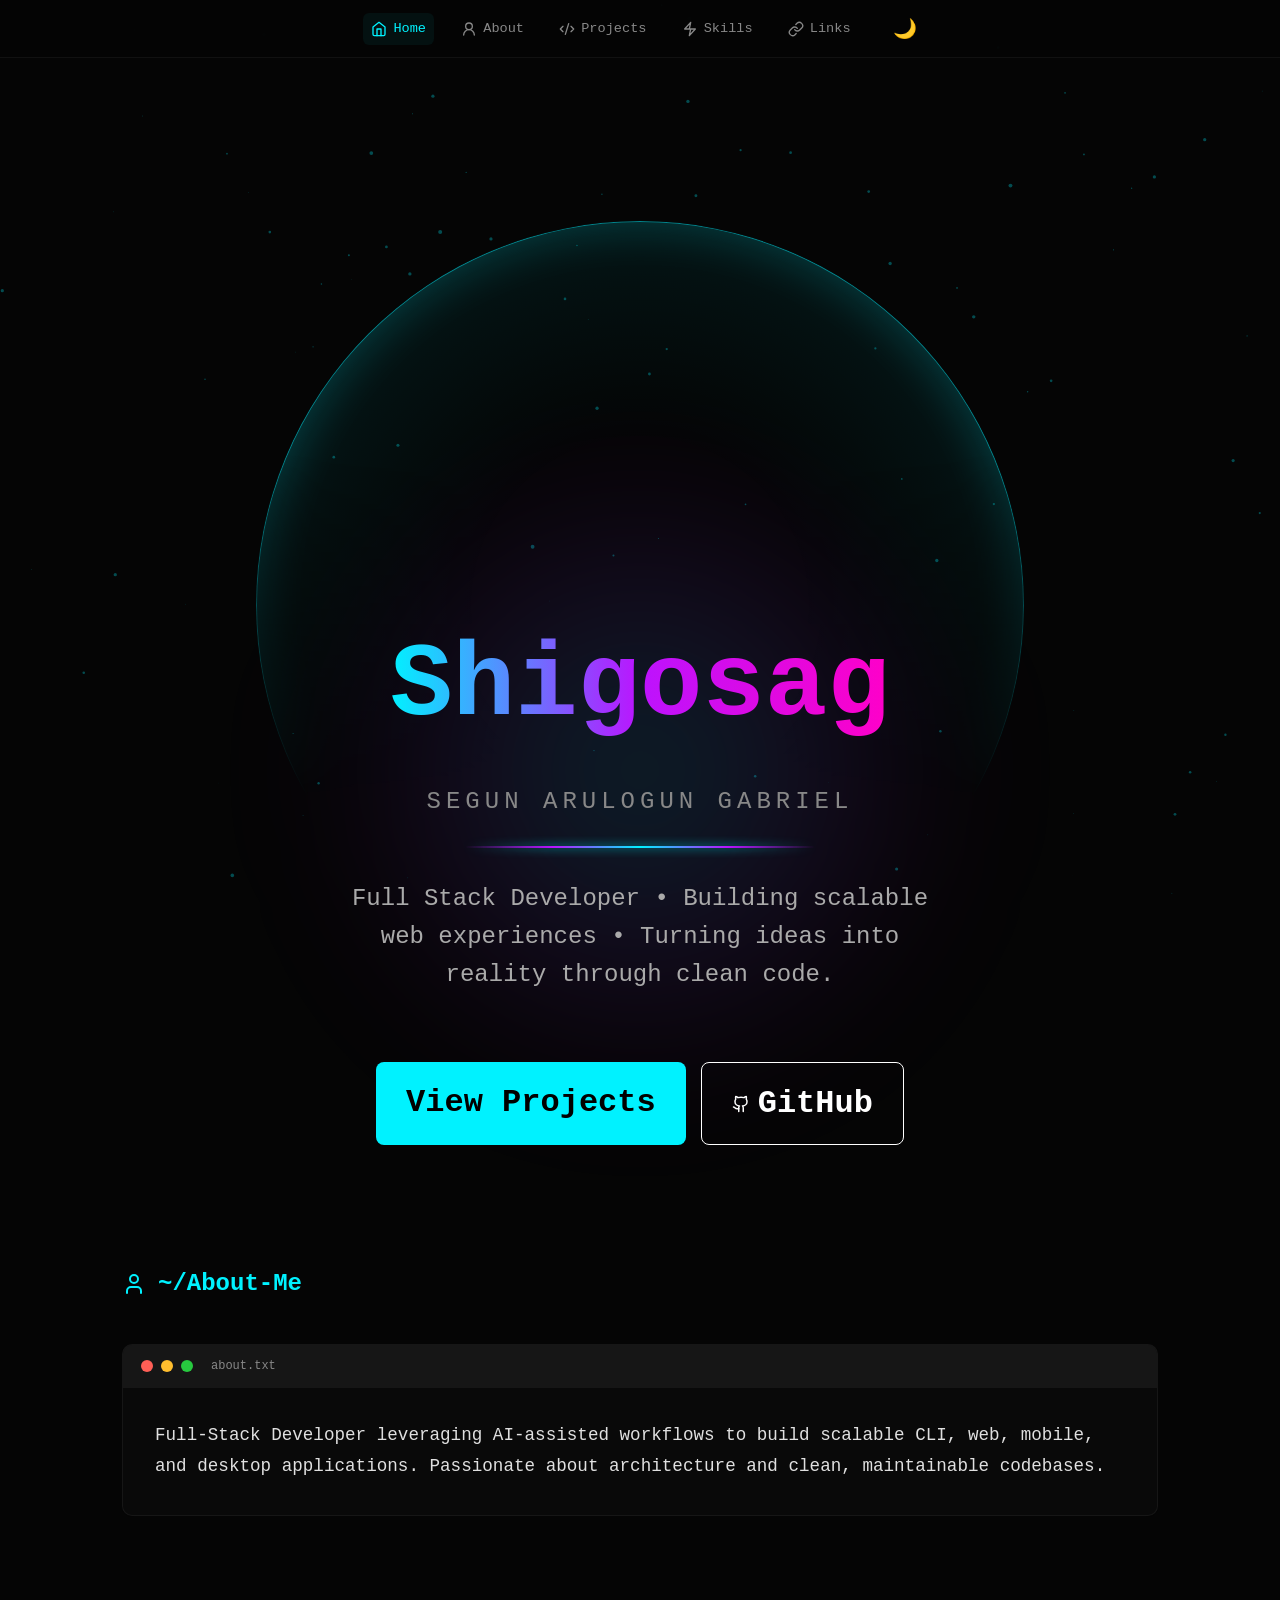
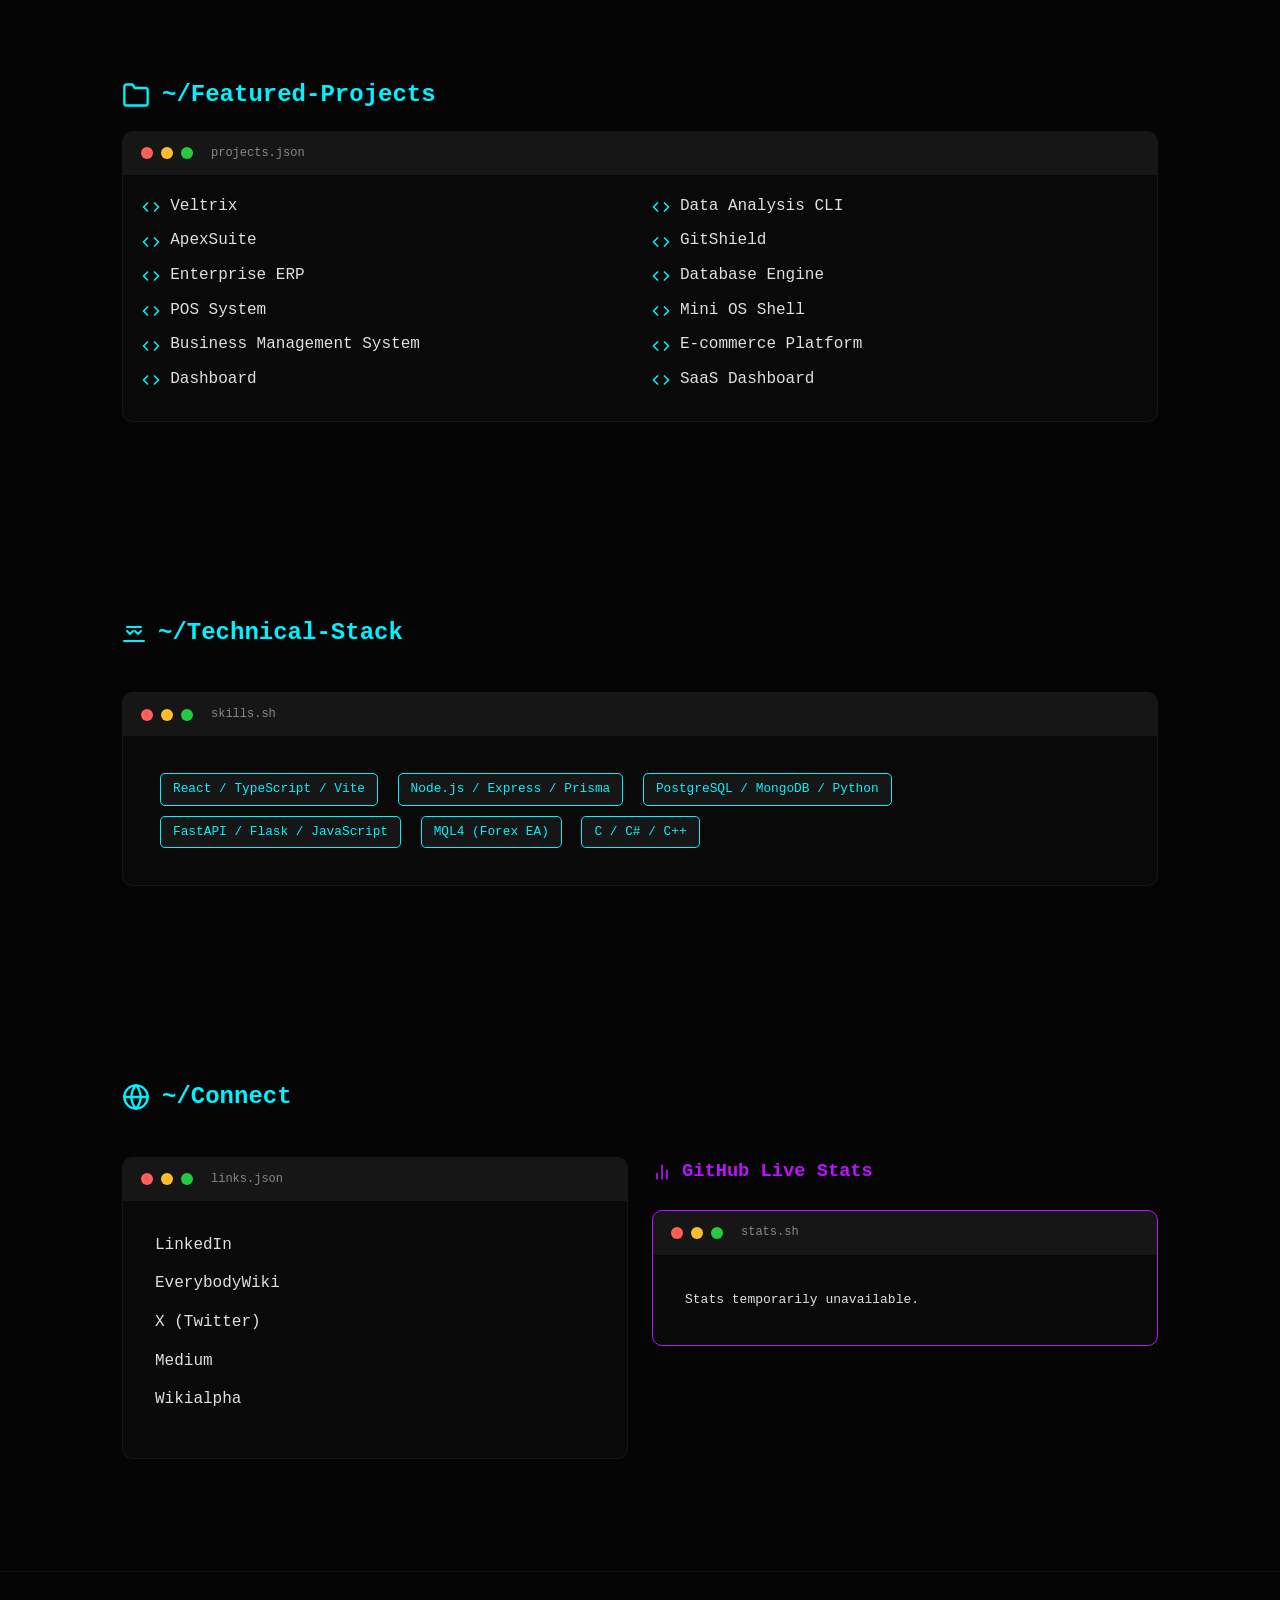
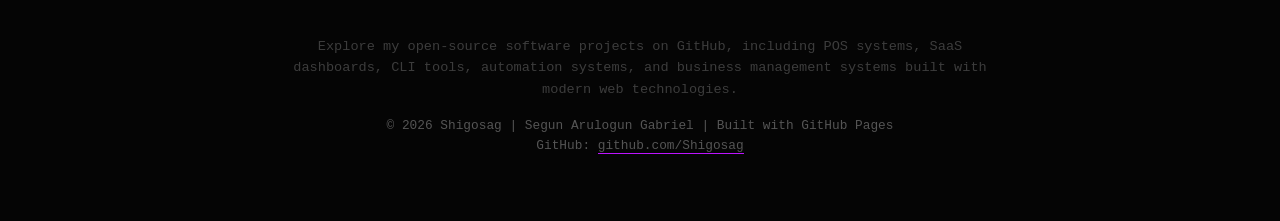
==== index.html @ 548b7bbd "Update index.html" ====
<!DOCTYPE html>
<html lang="en">
<head>
  <meta charset="UTF-8" />
  <meta name="viewport" content="width=device-width, initial-scale=1.0" />

  <!-- SEO SCHEMA -->
  <script type="application/ld+json">
  {
    "@context": "https://schema.org",
    "@type": "Person",
    "name": "Segun Arulogun Gabriel",
    "alternateName": ["Shigosag", "Segun Arulogun"],
    "url": "https://shigosag.github.io",
    "image": ["https://shigosag.github.io/assets/shigosag.jpg", "https://shigosag.github.io/assets/segun_arulogun_gabriel.jpg"],
    "jobTitle": "Full-Stack Software Developer & Entrepreneur",
    "description": "Segun Arulogun Gabriel (Shigosag) is a full-stack developer and entrepreneur specializing in SaaS, enterprise tools, and automation systems.",
    "knowsAbout": [
      "Full-Stack Development",
      "TypeScript",
      "React",
      "Node.js",
      "Python",
      "PostgreSQL",
      "AI-Assisted Development",
      "Forex Trading",
      "Civil Engineering Graduate"
    ],
    "sameAs": [
      "https://github.com/Shigosag",
      "https://linkedin.com/in/shigosag",
      "https://about.me/Shigosag",
      "https://x.com/Shigosag",
      "https://medium.com/@Shigosag",
      "https://en.everybodywiki.com/Shigosag",
      "https://wikialpha.co/wiki/Shigosag",
      "https://dev.to/shigosag",
      "https://www.freecodecamp.org/shigosag",
      "https://www.instagram.com/Shigosag",
      "https://soundcloud.com/37489",
      "https://www.forexfactory.com/shigosag",
      "https://worldchess.com/profile/1047815",
      "https://www.chess.com/member/Shigosag",
      "https://www.quora.com/profile/Segun-Arulogun-Gabriel-Shigosag",
      "https://vocal.media/authors/segun-arulogun-shigosag"
    ]
  }
  </script>
  
  <!-- SEO -->
  <meta name="description" content="Shigosag | Segun Arulogun Gabriel - Full-Stack Developer Full-Stack Developer building SaaS, dashboards, CLI tools, and automation systems. GitHub portfolio and projects." />
  <meta name="keywords" content="Shigosag, developer portfolio, full stack developer, React, Node.js, GitHub projects" />
  <meta name="author" content="Segun Arulogun Gabriel" />
  <link rel="canonical" href="https://shigosag.github.io/" />
  
  <!-- OpenGraph -->
  <meta property="og:title" content="Shigosag | Developer Portfolio" />
  <meta property="og:description" content="Full-Stack Developer Portfolio showcasing GitHub projects." />
  <meta property="og:type" content="website" />
  <meta property="og:url" content="https://shigosag.github.io" />
  <meta property="og:image" content="https://Shigosag.github.io/assets/magentaBlack.png" />

  <!-- GOOGLE VERIFICATION -->
  <meta name="google-site-verification" content="LaGrHrJsvIYHFiWW0MfxQgDV_DBgHLH25xVqOlU0WjM" />
  <title>Shigosag | Developer Portfolio</title>

  <!-- FAVICONS -->
  <link rel="icon" type="image/png" sizes="32x32" href="https://shigosag.github.io/assets/magentaBlack.png">
  <link rel="icon" type="image/png" sizes="16x16" href="https://shigosag.github.io/assets/magentaBlack.png">
  <link rel="apple-touch-icon" sizes="180x180" href="https://shigosag.github.io/assets/magentaBlack.png">

  <!-- LINK TO CSS -->
  <link rel="stylesheet" href="style.css">
</head>
<body>

    <canvas id="particles"></canvas>

    <nav>
        <ul class="nav-links">
            <li><a href="#home" class="active">
                <svg xmlns="http://www.w3.org/2000/svg" viewBox="0 0 24 24" fill="none" stroke="currentColor" stroke-linecap="round" stroke-linejoin="round"><path d="m3 9 9-7 9 7v11a2 2 0 0 1-2 2H5a2 2 0 0 1-2-2z"/><polyline points="9 22 9 12 15 12 15 22"/></svg>
                <span>Home</span></a>
            </li>
            <li><a href="#about">
                <svg xmlns="http://www.w3.org/2000/svg" viewBox="0 0 24 24" fill="none" stroke="currentColor" stroke-linecap="round" stroke-linejoin="round"><circle cx="12" cy="8" r="5"/><path d="M20 21a8 8 0 0 0-16 0"/></svg>
                <span>About</span></a>
            </li>
            <li><a href="#projects">
                <svg xmlns="http://www.w3.org/2000/svg" viewBox="0 0 24 24" fill="none" stroke="currentColor" stroke-linecap="round" stroke-linejoin="round"><path d="m18 16 4-4-4-4"/><path d="m6 8-4 4 4 4"/><path d="m14.5 4-5 16"/></svg>
                <span>Projects</span></a>
            </li>
            <li><a href="#skills">
                <svg xmlns="http://www.w3.org/2000/svg" viewBox="0 0 24 24" fill="none" stroke="currentColor" stroke-linecap="round" stroke-linejoin="round"><path d="m13 2-2 10h9L11 22l2-10H4L13 2z"/></svg>
                <span>Skills</span></a>
            </li>
            <li><a href="#links">
                <svg xmlns="http://www.w3.org/2000/svg" viewBox="0 0 24 24" fill="none" stroke="currentColor" stroke-linecap="round" stroke-linejoin="round"><path d="M10 13a5 5 0 0 0 7.54.54l3-3a5 5 0 0 0-7.07-7.07l-1.72 1.71"/><path d="M14 11a5 5 0 0 0-7.54-.54l-3 3a5 5 0 0 0 7.07 7.07l1.71-1.71"/></svg>
                <span>Links</span></a>
            </li>
        </ul>
        <button onclick="toggleMode()" id="theme-btn">🌙</button>
    </nav>

    <header id="home">
        <div class="glow-orb"></div>
        <div class="hero-container">
            <div class="neon-sphere"></div>
            <div class="text-block">
                <h1 class="title-glitch">Shigosag</h1>
                <p class="subtitle">SEGUN ARULOGUN GABRIEL</p>
                <div class="gradient-divider"></div>
                <p class="description">
                    <span>Full Stack Developer • Building scalable</span>
                    <span>web experiences • Turning ideas into</span>
                    <span>reality through clean code.</span>
                </p>
                <div class="button-group">
                    <a href="#projects" class="btn-glow">View Projects</a>
                    <a href="https://github.com/Shigosag" target="_blank" class="btn-glow github-btn">
                        <svg xmlns="http://www.w3.org/2000/svg" width="18" height="18" viewBox="0 0 24 24" fill="none" stroke="currentColor" stroke-width="2" stroke-linecap="round" stroke-linejoin="round"><path d="M15 22v-4a4.8 4.8 0 0 0-1-3.5c3 0 6-2 6-5.5.08-1.25-.27-2.48-1-3.5.28-1.15.28-2.35 0-3.5 0 0-1 0-3 1.5-2.64-.5-5.36-.5-8 0C6 2 5 2 5 2c-.3 1.15-.3 2.35 0 3.5A5.403 5.403 0 0 0 4 9c0 3.5 3 5.5 6 5.5-.39.49-.68 1.05-.85 1.65-.17.6-.22 1.23-.15 1.85v4"/><path d="M9 18c-4.51 2-5-2-7-2"/></svg>
                        GitHub
                    </a>
                </div>
            </div>
        </div>
    </header>

    <section class="container" id="about">
        <h2 class="section-title">
            <svg xmlns="http://www.w3.org/2000/svg" width="24" height="24" viewBox="0 0 24 24" fill="none" stroke="currentColor" stroke-width="2" stroke-linecap="round" stroke-linejoin="round"><path d="M19 21v-2a4 4 0 0 0-4-4H9a4 4 0 0 0-4 4v2"/><circle cx="12" cy="7" r="4"/></svg>
            ~/About-Me
        </h2>
        <div class="terminal-card">
            <div class="terminal-header">
                <div class="dot red"></div><div class="dot yellow"></div><div class="dot green"></div>
                <span class="terminal-label">about.txt</span>
            </div>
            <div class="terminal-body">
                <p>Full-Stack Developer leveraging AI-assisted workflows to build scalable CLI, web, mobile, and desktop applications. Passionate about architecture and clean, maintainable codebases.</p>
            </div>
        </div>
    </section>

    <section class="container" id="projects">
        <h2 class="section-title">
            <svg xmlns="http://www.w3.org/2000/svg" width="28" height="28" viewBox="0 0 24 24" fill="none" stroke="currentColor" stroke-width="2" stroke-linecap="round" stroke-linejoin="round"><path d="M22 19a2 2 0 0 1-2 2H4a2 2 0 0 1-2-2V5a2 2 0 0 1 2-2h5l2 3h9a2 2 0 0 1 2 2z"/></svg>
            ~/Featured-Projects
        </h2>
        <div class="terminal-card">
            <div class="terminal-header">
                <div class="dot red"></div><div class="dot yellow"></div><div class="dot green"></div>
                <span class="terminal-label">projects.json</span>
            </div>
            <div class="terminal-body">
                <div class="grid">
                    <ul class="list-unstyled">
                        <li><svg viewBox="0 0 24 24" fill="none" stroke="currentColor" stroke-width="2"><polyline points="16 18 22 12 16 6"/><polyline points="8 6 2 12 8 18"/></svg><a href="https://github.com/Shigosag/Veltrix" target="_blank">Veltrix</a></li>
                        <li><svg viewBox="0 0 24 24" fill="none" stroke="currentColor" stroke-width="2"><polyline points="16 18 22 12 16 6"/><polyline points="8 6 2 12 8 18"/></svg><a href="https://apexsuite-64hxc.faable.link/" target="_blank">ApexSuite</a></li>
                        <li><svg viewBox="0 0 24 24" fill="none" stroke="currentColor" stroke-width="2"><polyline points="16 18 22 12 16 6"/><polyline points="8 6 2 12 8 18"/></svg><a href="https://github.com/Shigosag/ShigosagNexusERP" target="_blank">Enterprise ERP</a></li>
                        <li><svg viewBox="0 0 24 24" fill="none" stroke="currentColor" stroke-width="2"><polyline points="16 18 22 12 16 6"/><polyline points="8 6 2 12 8 18"/></svg><a href="https://github.com/Shigosag/Shigosag-Pos" target="_blank">POS System</a></li>
                        <li><svg viewBox="0 0 24 24" fill="none" stroke="currentColor" stroke-width="2"><polyline points="16 18 22 12 16 6"/><polyline points="8 6 2 12 8 18"/></svg><a href="https://github.com/Shigosag/Business-Management-System" target="_blank">Business Management System</a></li>
                        <li><svg viewBox="0 0 24 24" fill="none" stroke="currentColor" stroke-width="2"><polyline points="16 18 22 12 16 6"/><polyline points="8 6 2 12 8 18"/></svg><a href="https://github.com/Shigosag/Shigosag-Dashboard" target="_blank">Dashboard</a></li>
                    </ul>
                    <ul class="list-unstyled">
                        <li><svg viewBox="0 0 24 24" fill="none" stroke="currentColor" stroke-width="2"><polyline points="16 18 22 12 16 6"/><polyline points="8 6 2 12 8 18"/></svg><a href="https://github.com/Shigosag/AnalyticsCLI" target="_blank">Data Analysis CLI</a></li>
                        <li><svg viewBox="0 0 24 24" fill="none" stroke="currentColor" stroke-width="2"><polyline points="16 18 22 12 16 6"/><polyline points="8 6 2 12 8 18"/></svg><a href="https://github.com/Shigosag/GitShield" target="_blank">GitShield</a></li>
                        <li><svg viewBox="0 0 24 24" fill="none" stroke="currentColor" stroke-width="2"><polyline points="16 18 22 12 16 6"/><polyline points="8 6 2 12 8 18"/></svg><a href="https://github.com/Shigosag/ShigosagDB" target="_blank">Database Engine</a></li>
                        <li><svg viewBox="0 0 24 24" fill="none" stroke="currentColor" stroke-width="2"><polyline points="16 18 22 12 16 6"/><polyline points="8 6 2 12 8 18"/></svg><a href="https://github.com/Shigosag/Mini-Shell" target="_blank">Mini OS Shell</a></li>
                        <li><svg viewBox="0 0 24 24" fill="none" stroke="currentColor" stroke-width="2"><polyline points="16 18 22 12 16 6"/><polyline points="8 6 2 12 8 18"/></svg><a href="https://github.com/Shigosag/Shigosag-Shop" target="_blank">E-commerce Platform</a></li>
                        <li><svg viewBox="0 0 24 24" fill="none" stroke="currentColor" stroke-width="2"><polyline points="16 18 22 12 16 6"/><polyline points="8 6 2 12 8 18"/></svg><a href="https://github.com/Shigosag/Saasflow-Pro" target="_blank">SaaS Dashboard</a></li>
                    </ul>
                </div>
            </div>
        </div>
    </section>

    <section class="container" id="skills">
        <h2 class="section-title">
            <svg xmlns="http://www.w3.org/2000/svg" width="24" height="24" viewBox="0 0 24 24" fill="none" stroke="currentColor" stroke-width="2" stroke-linecap="round" stroke-linejoin="round"><path d="M2 20h20"/><path d="m5 10 3 3 3-3"/><path d="m13 10 3 3 3-3"/><path d="M5 6h14"/></svg>
            ~/Technical-Stack
        </h2>
        <div class="terminal-card">
            <div class="terminal-header">
                <div class="dot red"></div><div class="dot yellow"></div><div class="dot green"></div>
                <span class="terminal-label">skills.sh</span>
            </div>
            <div class="terminal-body">
                <div class="skills">
                    <span class="skills-tag">React / TypeScript / Vite</span>
                    <span class="skills-tag">Node.js / Express / Prisma</span>
                    <span class="skills-tag">PostgreSQL / MongoDB / Python</span>
                    <span class="skills-tag">FastAPI / Flask / JavaScript</span>
                    <span class="skills-tag">MQL4 (Forex EA)</span>
                    <span class="skills-tag">C / C# / C++</span>
                </div>
            </div>
        </div>
    </section>

    <section class="container" id="links">
        <h2 class="section-title">
            <svg xmlns="http://www.w3.org/2000/svg" width="28" height="28" viewBox="0 0 24 24" fill="none" stroke="currentColor" stroke-width="2" stroke-linecap="round" stroke-linejoin="round"><circle cx="12" cy="12" r="10"/><line x1="2" y1="12" x2="22" y2="12"/><path d="M12 2a15.3 15.3 0 0 1 4 10 15.3 15.3 0 0 1-4 10 15.3 15.3 0 0 1-4-10 15.3 15.3 0 0 1 4-10z"/></svg>
            ~/Connect
        </h2>
        <div class="grid">
            <div class="terminal-card">
                <div class="terminal-header">
                    <div class="dot red"></div><div class="dot yellow"></div><div class="dot green"></div>
                    <span class="terminal-label">links.json</span>
                </div>
                <div class="terminal-body">
                    <ul class="list-unstyled">
                        <li><a href="https://linkedin.com/in/shigosag" target="_blank">LinkedIn</a></li>
                        <li><a href="https://en.everybodywiki.com/Shigosag" target="_blank">EverybodyWiki</a></li>
                        <li><a href="https://x.com/@Shigosag" target="_blank">X (Twitter)</a></li>
                        <li><a href="https://medium.com/@Shigosag" target="_blank">Medium</a></li>
                        <li><a href="https://wikialpha.co/wiki/Shigosag" target="_blank">Wikialpha</a></li>
                    </ul>
                </div>
            </div>
            <div>
                <h3 class="stats-title">
                     <svg xmlns="http://www.w3.org/2000/svg" width="20" height="20" viewBox="0 0 24 24" fill="none" stroke="currentColor" stroke-width="2" stroke-linecap="round" stroke-linejoin="round"><line x1="18" y1="20" x2="18" y2="10"/><line x1="12" y1="20" x2="12" y2="4"/><line x1="6" y1="20" x2="6" y2="14"/></svg>
                     GitHub Live Stats
                </h3>
                <div class="terminal-card stats-card">
                    <div class="terminal-header">
                        <div class="dot red"></div><div class="dot yellow"></div><div class="dot green"></div>
                        <span class="terminal-label">stats.sh</span>
                    </div>
                    <div class="terminal-body">                    
                        <div id="github-stats-box">
                            <div id="repos">📦 Public Repos: Loading...</div>
                            <div id="followers">👥 Followers: Loading...</div>
                            <div id="gists">📝 Public Gists: Loading...</div>
                            <a href="https://github.com/Shigosag" target="_blank" class="btn-glow visit-btn">Visit Profile</a>
                        </div>
                    </div>
                </div>
            </div>
        </div>
    </section>

    <footer>
        <p class="footer-seo">Explore my open-source software projects on GitHub, including POS systems, SaaS dashboards, CLI tools, automation systems, and business management systems built with modern web technologies.</p>
        <p>© 2026 Shigosag | Segun Arulogun Gabriel | Built with GitHub Pages</p>
        <p>GitHub: <a href="https://github.com/Shigosag" target="_blank" class="footer-link">github.com/Shigosag</a></p>
    </footer>

    <!-- LINK TO SCRIPT -->
    <script src="script.js"></script>
</body>
</html>
---- style.css ----
/* VARIABLES */
:root {
    --bg: #050505;
    --card-bg: rgba(10, 10, 10, 0.9);
    --primary: #00f2ff;
    --secondary: #bc13fe;
    --accent: #ff00c8;
    --text: #e0e0e0;
    --glass: rgba(255, 255, 255, 0.05);
}

/* RESET & GLOBAL STYLES */
* { 
    margin: 0; 
    padding: 0; 
    box-sizing: border-box; 
    font-family: 'Inter', -apple-system, monospace; 
}

body {
    background-color: var(--bg);
    color: var(--text);
    overflow-x: hidden;
    line-height: 1.6;
}

/* BACKGROUND PARTICLES CANVAS */
canvas { 
    position: fixed; 
    top: 0; 
    left: 0; 
    z-index: -1; 
}

/* STICKY NAVBAR STYLES */
nav {
    position: fixed; 
    top: 0; 
    left: 0;
    width: 100%; 
    z-index: 1000;
    background: rgba(5, 5, 5, 0.85); 
    backdrop-filter: blur(15px);
    -webkit-backdrop-filter: blur(15px);
    border-bottom: 1px solid var(--glass);
    display: flex; 
    justify-content: center; 
    align-items: center;
    padding: 0.8rem 5%;
    gap: 1.5rem;
}

.nav-links { 
    display: flex; 
    gap: 1.2rem; 
    list-style: none; 
    align-items: center; 
}

.nav-links a { 
    text-decoration: none; 
    color: #888; 
    font-size: 0.85rem; 
    transition: 0.3s; 
    font-weight: 500;
    padding: 5px 8px;
    display: flex;
    align-items: center;
    gap: 6px;
    border-radius: 6px;
}

.nav-links svg { 
    width: 16px; 
    height: 16px; 
    stroke-width: 2px; 
}

.nav-links a.active, .nav-links a:hover { 
    color: var(--primary); 
    background: rgba(0, 242, 255, 0.05);
}

#theme-btn {
    background: none; 
    border: none; 
    cursor: pointer; 
    font-size: 1.2rem; 
    margin-left: 10px;
}

/* HERO SECTION STYLING */
header {
    position: relative;
    min-height: 100vh; 
    display: flex; 
    flex-direction: column;
    justify-content: center; 
    align-items: center; 
    text-align: center;
    overflow: hidden;
    padding: clamp(80px, 12vw, 200px) 20px 40px 20px; 
}

.hero-container {
    position: relative;
    width: 100%;
    display: flex;
    flex-direction: column;
    align-items: center;
    z-index: 2;
}

.text-block {
    display: flex;
    flex-direction: column;
    align-items: center; 
    margin-top: clamp(1px, 12vw, 160px); 
}

/* HOLOGRAPHIC SPHERE / SEMI-DOME */
.neon-sphere {
    position: absolute;
    width: clamp(300px, 60vw, 800px);
    height: clamp(300px, 60vw, 800px);
    border-radius: 50%;
    top: 20%;
    left: 50%;
    transform: translate(-50%, -50%);
    border: 1px solid rgba(0, 242, 255, 0.5);
    background: radial-gradient(circle at center, transparent 30%, rgba(0, 242, 255, 0.05) 60%, rgba(0, 242, 255, 0.15) 100%);
    box-shadow: 0 0 100px rgba(0, 242, 255, 0.5), inset 0 0 50px rgba(0, 242, 255, 0.2);
    -webkit-mask-image: linear-gradient(to bottom, black 30%, transparent 75%);
    mask-image: linear-gradient(to bottom, black 30%, transparent 75%);
    z-index: 1;
    pointer-events: none;
}

/* GRADIENT DIVIDER */
.gradient-divider {
    width: clamp(180px, 30vw, 350px);
    height: 1.5px;
    background: linear-gradient(90deg, transparent, #bc13fe, #00f2ff, #bc13fe, transparent);
    margin-top: clamp(20px, 2vw, 25px);
    margin-bottom: 0; 
    margin-left: auto;
    margin-right: auto;
    filter: drop-shadow(0 0 5px #00f2ff);
}

/* GLOW ORB BACKGROUND */
.glow-orb {
    position: absolute;
    width: 600px;
    height: 600px;
    background: radial-gradient(circle, rgba(0, 242, 255, 0.15) 0%, rgba(188, 19, 254, 0.1) 50%, transparent 70%);
    border-radius: 50%;
    filter: blur(80px);
    z-index: -1;
    pointer-events: none;
    animation: orb-pulse 6s infinite ease-in-out;
}

@keyframes orb-pulse {
    0%, 100% { transform: scale(1); opacity: 0.6; }
    50% { transform: scale(1.2); opacity: 0.9; }
}

/* TYPOGRAPHY ANIMATION */
.title-glitch {
    position: relative;
    z-index: 2;
    font-size: clamp(3rem, 9vw, 6.5rem);
    font-weight: 900;
    margin-bottom: clamp(4px, 1vw, 12px); 
    background: linear-gradient(to right, var(--primary), var(--secondary), var(--accent));
    -webkit-background-clip: text;
    -webkit-text-fill-color: transparent;
    animation: pulse 3s infinite;
    line-height: 1.2;
    padding-bottom: 0.1em;
}

/* SUBTITLE STYLING */
.subtitle {
    color: #888;
    font-weight: 500;
    z-index: 2;
    position: relative;
    font-size: clamp(0.85rem, 2.6vw, 1.5rem); 
    letter-spacing: clamp(3px, 0.5vw, 5px);
    margin-top: clamp(4px, 1vw, 12px);
}

/* DESCRIPTION STYLING */
.description {
    color: #aaa;
    line-height: 1.6;
    z-index: 2;
    position: relative;
    font-size: clamp(0.85rem, 2.8vw, 1.5rem);
    margin-top: clamp(30px, 2.5vw, 40px);
}

.description span { 
    display: block; 
}

/* BUTTON GROUP STYLING */
.button-group {
    display: flex; 
    gap: 15px; 
    z-index: 2; 
    position: relative;
    margin-top: clamp(25px, 4vw, 60px); 
}

@keyframes pulse {
    0%, 100% { opacity: 1; filter: drop-shadow(0 0 10px var(--primary)); }
    50% { opacity: 0.8; filter: drop-shadow(0 0 15px var(--secondary)); }
}

/* TERMINAL CARD */
.terminal-card {
    background: var(--card-bg);
    border: 1px solid var(--glass);
    border-radius: 10px;
    overflow: hidden;
    margin-bottom: 2rem;
    backdrop-filter: blur(10px);
    transition: transform 0.3s ease, border-color 0.3s ease;
}
.terminal-card:hover { 
    transform: translateY(-5px); 
    border-color: var(--primary); 
}

/* FLASH EFFECT FOR NAVIGATION SELECTION */
.target-flash {
    animation: flash-glow 1.5s ease-out;
}

@keyframes flash-glow {
    0% { box-shadow: 0 0 0px transparent; border-color: var(--glass); }
    30% { box-shadow: 0 0 30px var(--primary); border-color: var(--primary); }
    100% { box-shadow: 0 0 0px transparent; border-color: var(--glass); }
}

.section-title {
    margin-bottom: 2.5rem; 
    color: var(--primary); 
    display: flex; 
    align-items: center; 
    gap: 12px;
}

.terminal-header {
    background: rgba(255, 255, 255, 0.05);
    padding: 12px 18px;
    display: flex; gap: 8px;
    align-items: center;
}
.terminal-label {
    font-size: 0.75rem; 
    color: #888; 
    margin-left: 10px; 
    font-family: monospace;
}
.dot { width: 12px; height: 12px; border-radius: 50%; }
.red { background: #ff5f56; } .yellow { background: #ffbd2e; } .green { background: #27c93f; }
.terminal-body { padding: 2rem; }
.terminal-body p { font-size: 1.1rem; line-height: 1.8; }

/* LAYOUT CONTAINERS */
.container { 
    max-width: 1100px; 
    margin: 0 auto; 
    padding: 5rem 2rem; 
}

section, header {
    scroll-margin-top: 100px;
}

.grid { 
    display: grid; 
    grid-template-columns: repeat(auto-fit, minmax(300px, 1fr)); gap: 1.5rem; 
}

/* PROJECT SECTION SPECIFIC OVERRIDES */
#projects.container {
    padding-top: 3rem;
}
#projects .section-title {
    margin-bottom: 1rem; 
}
#projects .terminal-body {
    padding: 1.2rem; 
}
#projects .list-unstyled li {
    margin-bottom: 8px; 
}

/* SKILLS TAGS */
.skills-tag {
    display: inline-block; padding: 5px 12px; margin: 5px;
    background: var(--glass); border: 1px solid var(--primary);
    border-radius: 5px; color: var(--primary); font-size: 0.8rem;
}

/* BUTTONS */
.btn-glow {
    padding: clamp(10px, 1.2vw, 15px) clamp(20px, 2.5vw, 30px);
    font-size: clamp(1rem, 2.5vw, 3rem);
    border-radius: 8px; border: none;
    background: var(--primary); color: #000; font-weight: bold;
    cursor: pointer; transition: 0.3s; text-decoration: none;
    display: inline-block; margin-top: 1rem;
}
.btn-glow:hover { 
    box-shadow: 0 0 20px var(--primary); 
}

.github-btn {
    background:transparent; 
    border:1px solid #fff; 
    color:#fff; 
    display: flex; 
    align-items: center; 
    gap: 8px;
}

.list-unstyled { list-style: none; }
.list-unstyled li { margin-bottom: 12px; display: flex; align-items: center; gap: 10px; }
.list-unstyled a { color: var(--text); text-decoration: none; border-bottom: 1px solid transparent; display: flex; align-items: center; gap: 8px;}
.list-unstyled a:hover { border-bottom: 1px solid var(--secondary); color: var(--secondary); }
.list-unstyled svg { width: 18px; height: 18px; color: var(--primary); }

.stats-title {
    color: var(--secondary); 
    margin-bottom: 1.5rem; 
    display: flex; 
    align-items: center; 
    gap: 10px;
}
.stats-card { border-color: var(--secondary); }
#github-stats-box { font-family: monospace; color: var(--text); line-height: 2; }
.visit-btn {
    margin-top: 15px; 
    font-size: 0.8rem; 
    padding: 8px 15px; 
    background: var(--secondary); 
    color: #fff;
}

/* FOOTER STYLES */
footer { text-align: center; padding: 4rem; color: #555; font-size: 0.8rem; border-top: 1px solid var(--glass); }
.footer-seo { max-width: 700px; margin: 0 auto 15px; opacity: 0.7; font-size: 0.85rem; }
.footer-link { color: inherit; text-decoration: none; border-bottom: 1px solid var(--secondary); }

/* RESPONSIVE MEDIA QUERIES */
@media (max-width: 600px) {
    .nav-links { gap: 0.6rem; }
    .nav-links a span { display: inline !important; font-size: 0.65rem; } 
    .nav-links a { font-size: 0.7rem; gap: 3px; padding: 4px; flex-direction: column; }
    .nav-links svg { width: 14px; height: 14px; }
}

/* LANDSCAPE MODE ADJUSTMENTS */
@media (orientation: landscape) and (max-height: 600px) {
    header {
        padding-top: 270px !important;
        justify-content: flex-start !important;
    }
    .text-block {
        margin-top: 100px !important; 
    }
}

/* DESKTOP MODE ADJUSTMENTS */
@media (min-width: 1024px) {
    header {
        padding-top: 470px !important;
        justify-content: flex-start !important;
    }
}
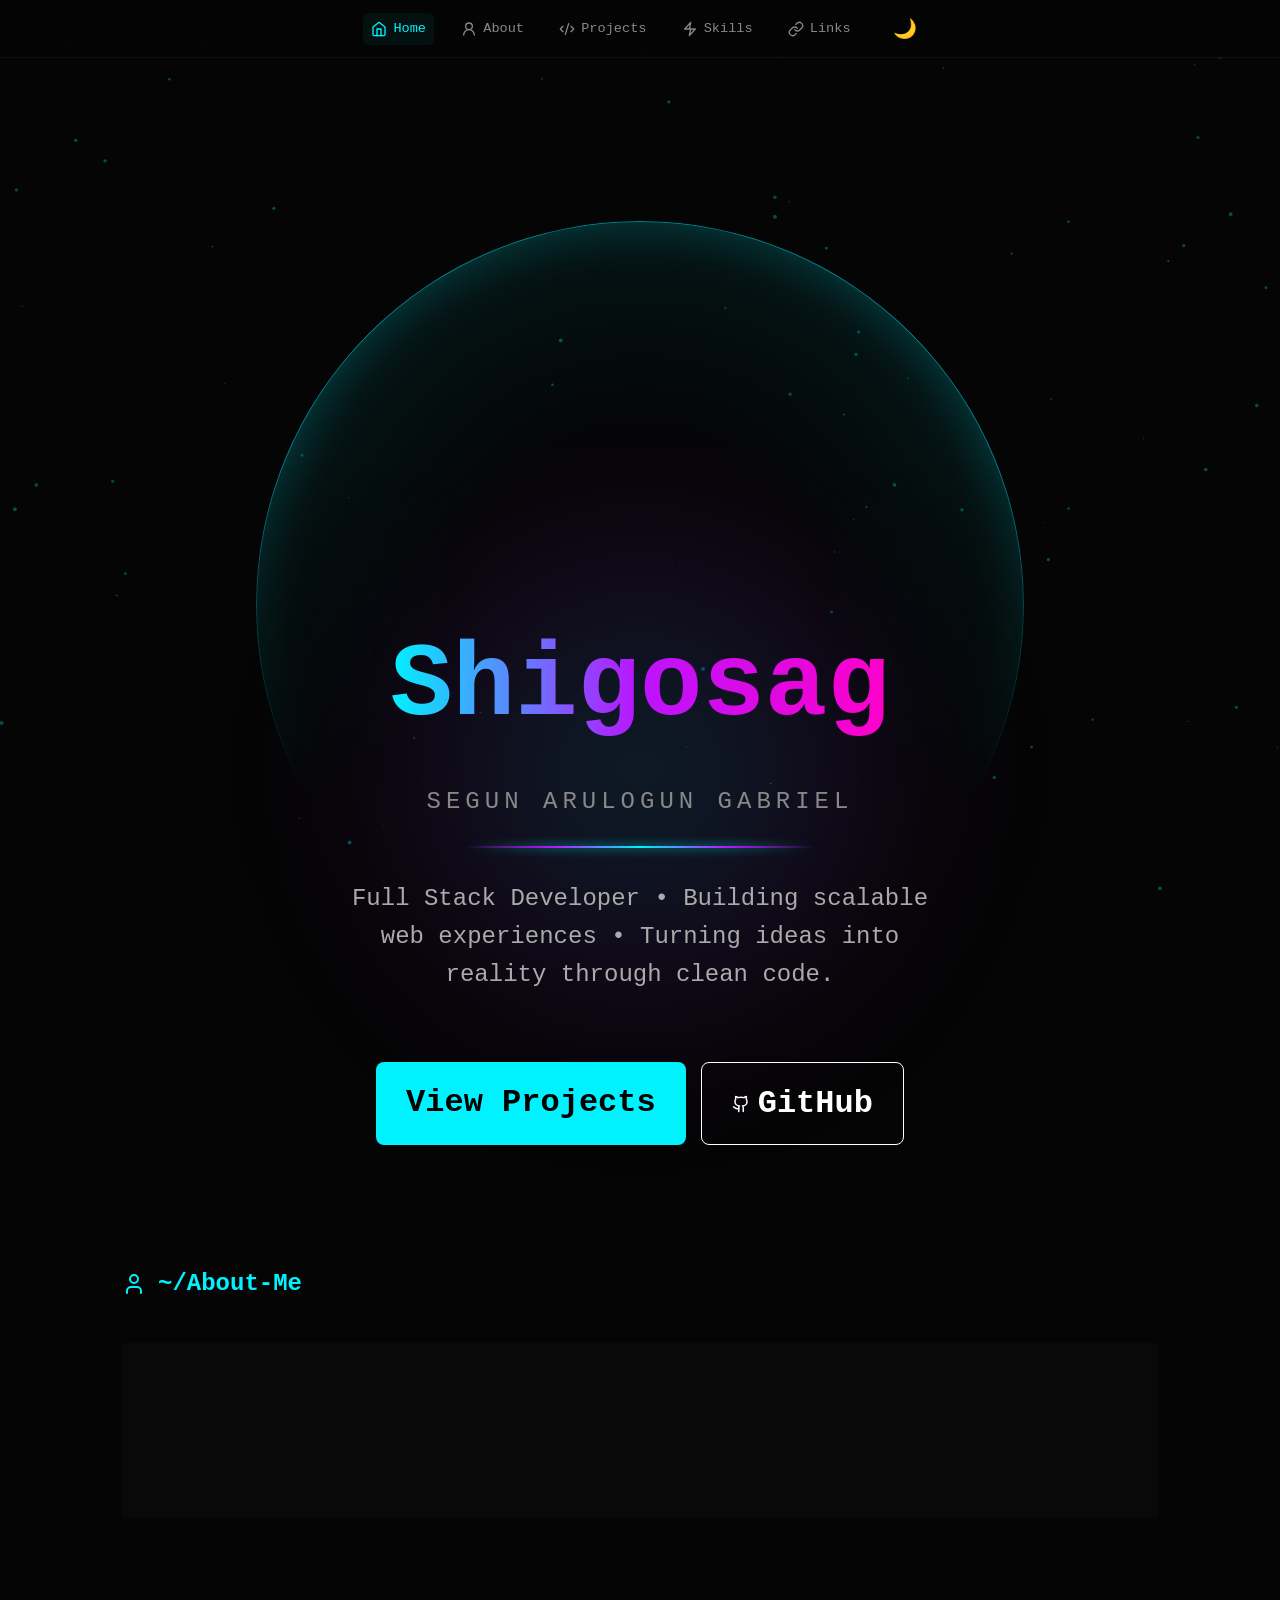
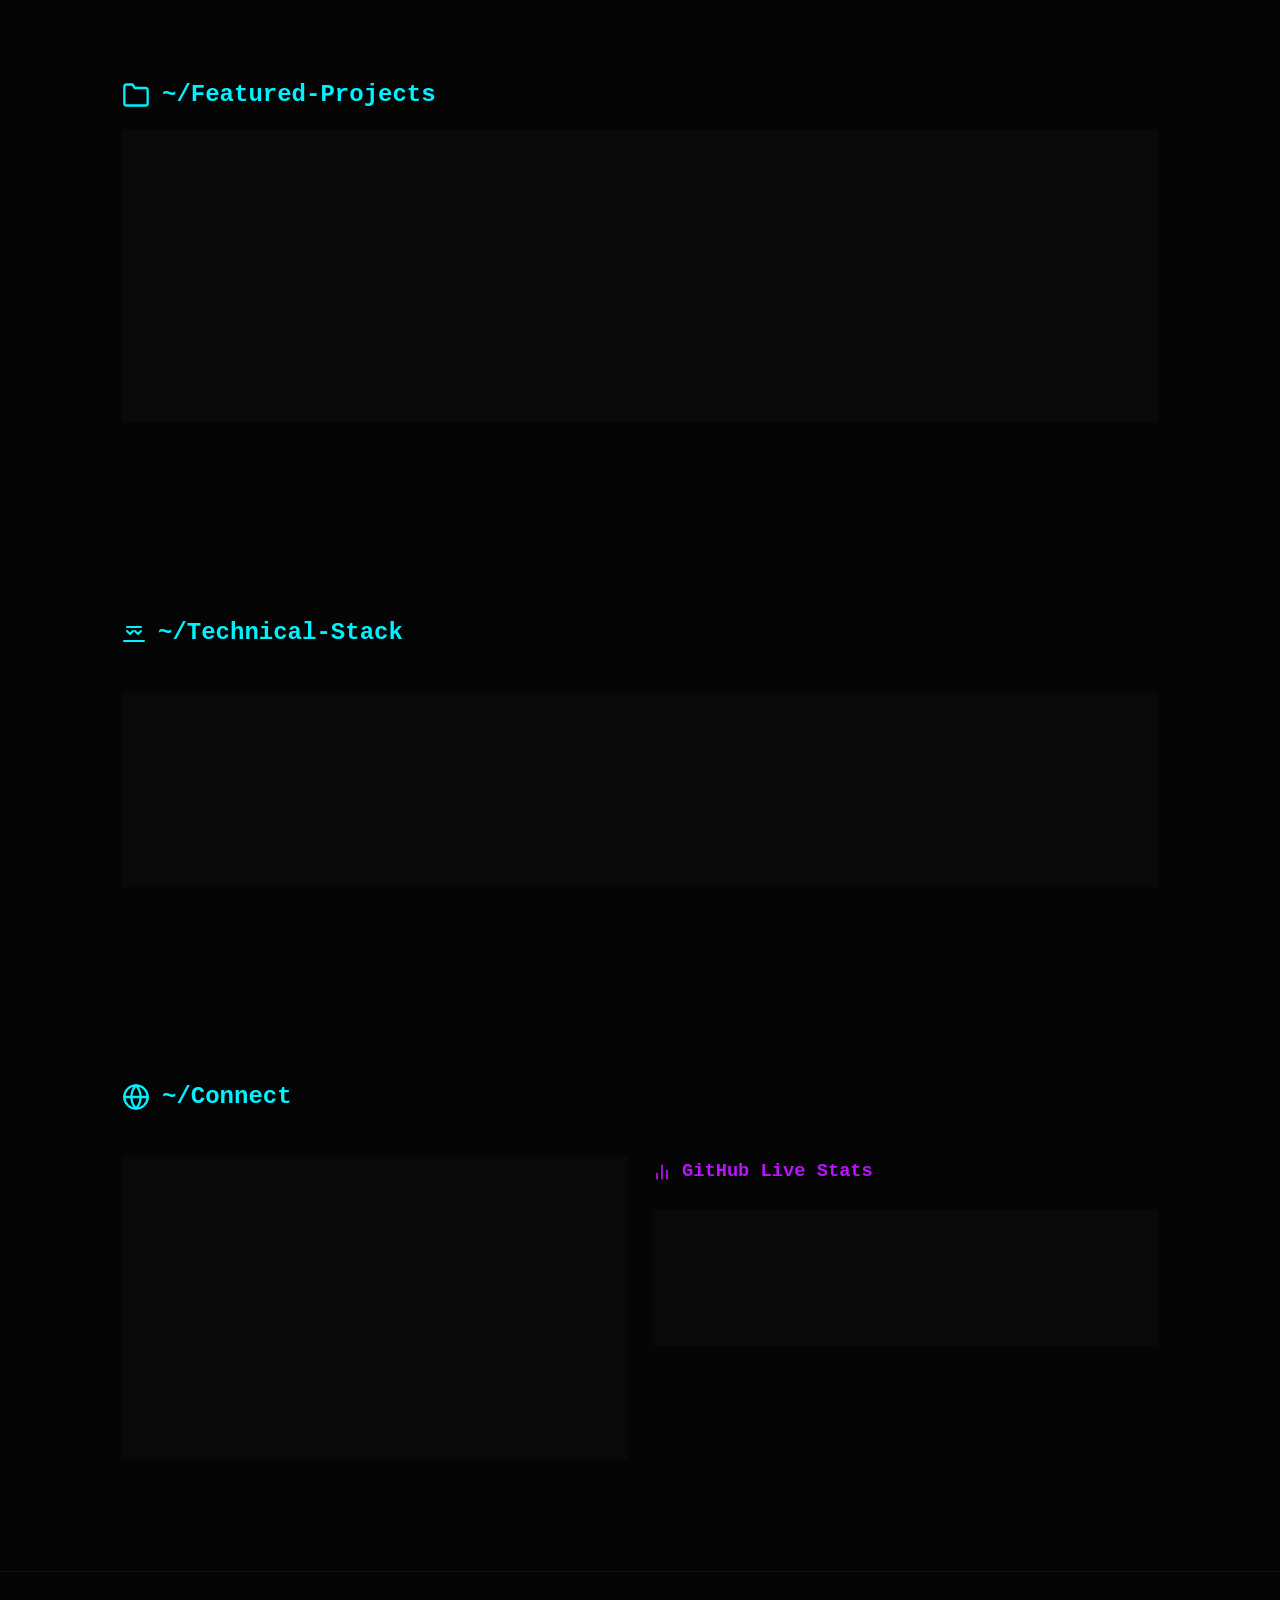
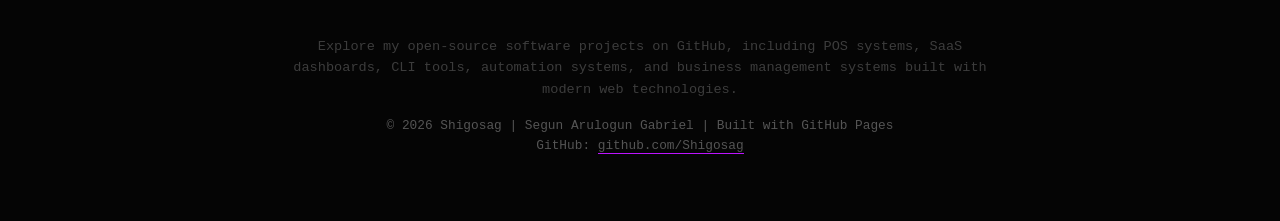
==== commit 643e1e3f: "Update index.html" ====
--- a/index.html
+++ b/index.html
@@ -27,6 +27,7 @@
       "Civil Engineering Graduate"
     ],
     "sameAs": [
+      "https://www.wikidata.org/wiki/Q141640966",
       "https://github.com/Shigosag",
       "https://linkedin.com/in/shigosag",
       "https://about.me/Shigosag",
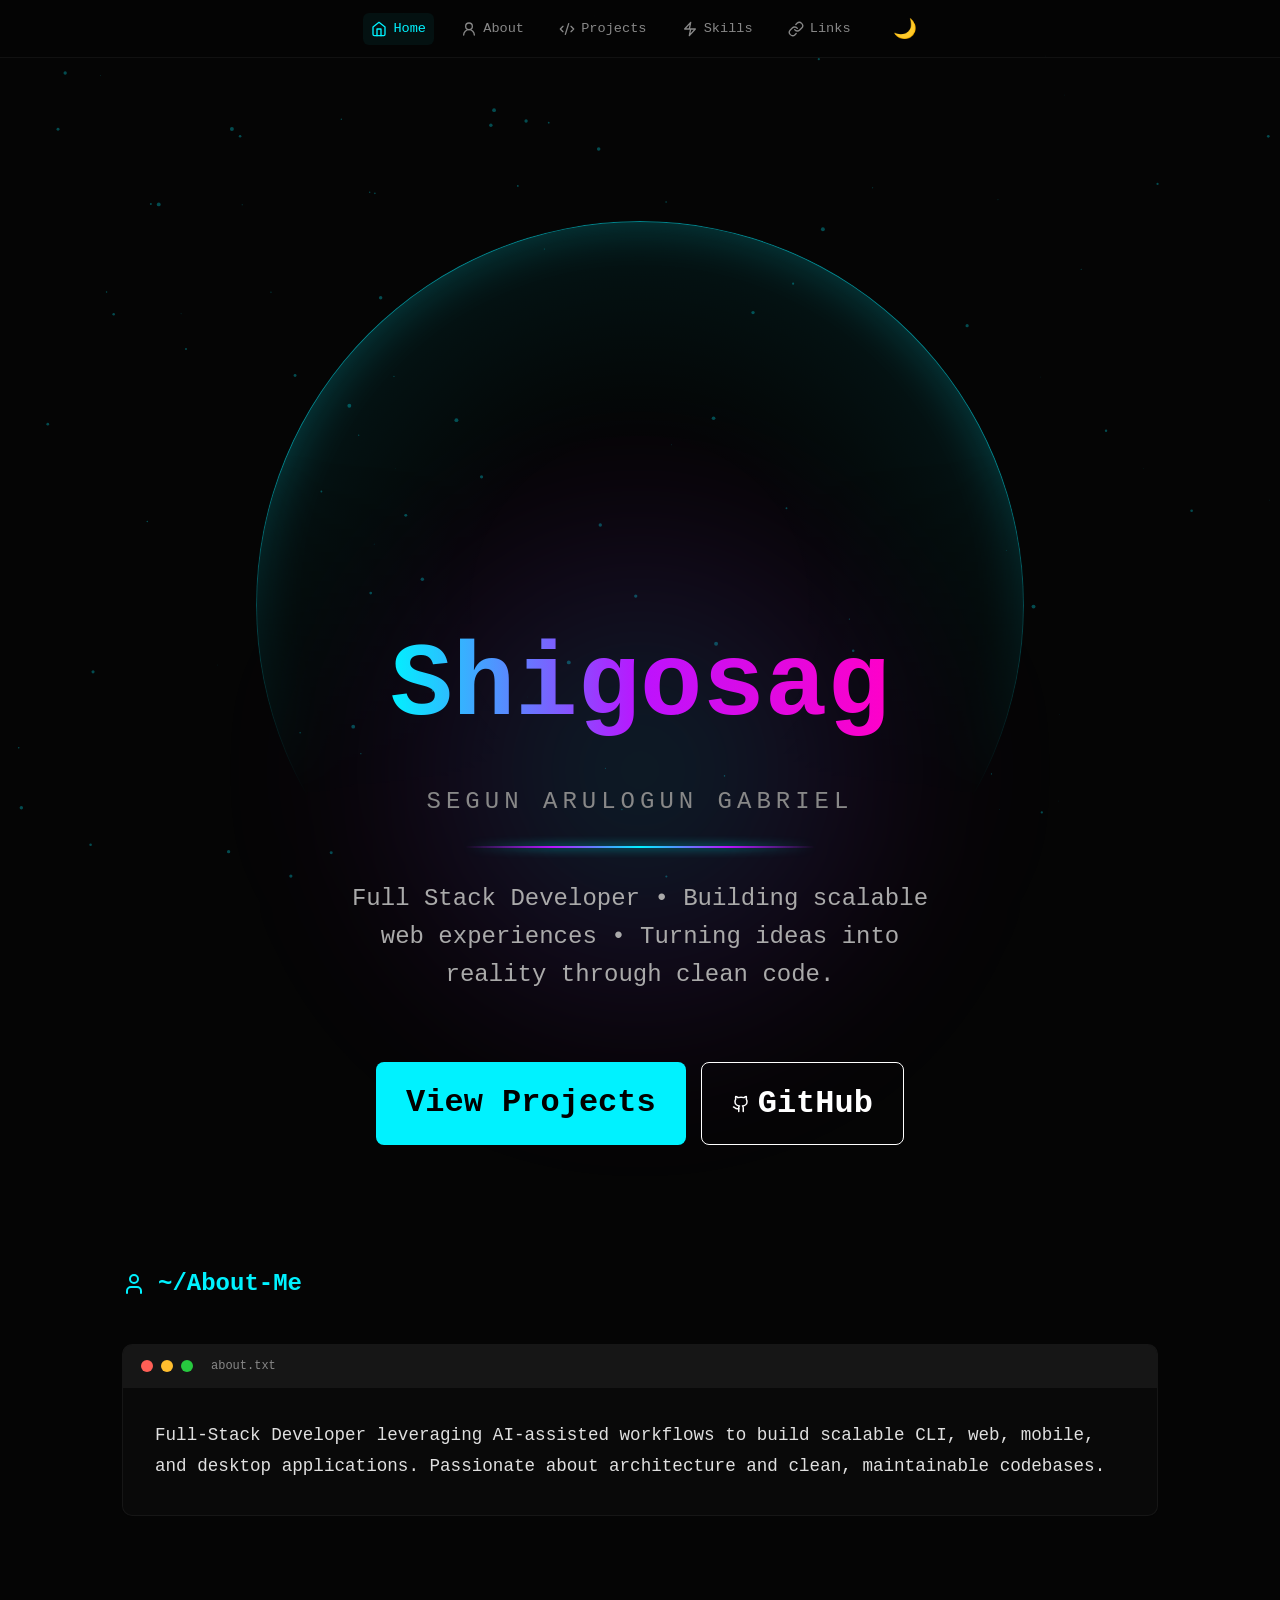
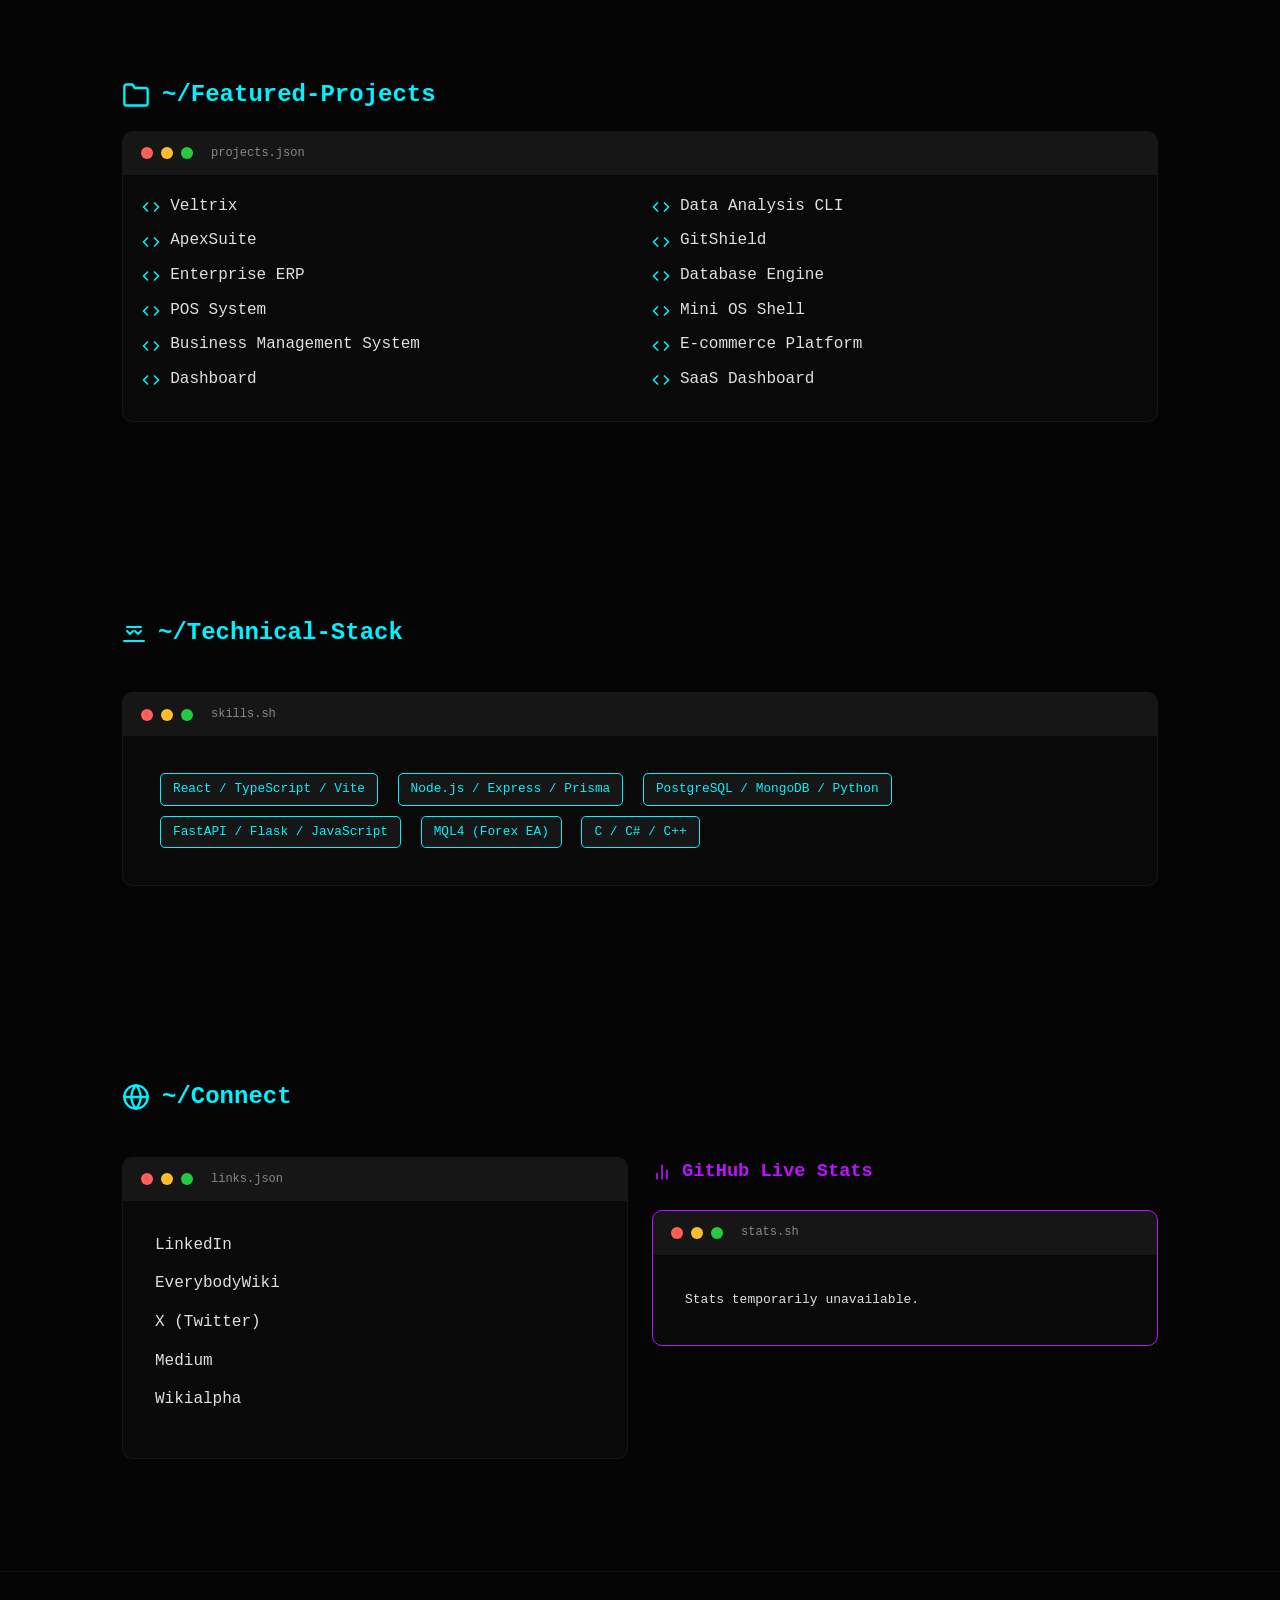
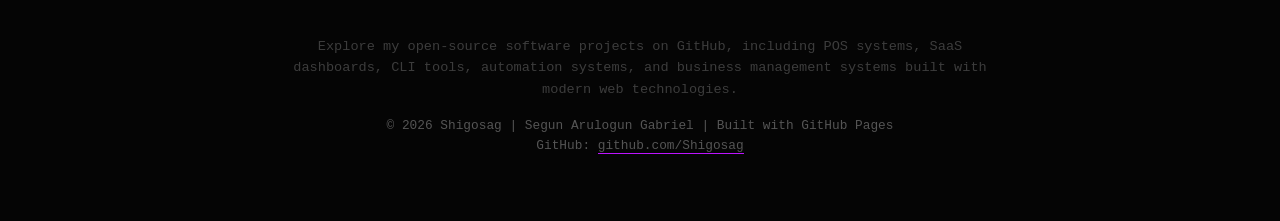
==== commit c0557663: "Update index.html" ====
--- a/index.html
+++ b/index.html
@@ -14,6 +14,11 @@
     "url": "https://shigosag.github.io",
     "image": ["https://shigosag.github.io/assets/shigosag.jpg", "https://shigosag.github.io/assets/segun_arulogun_gabriel.jpg"],
     "jobTitle": "Full-Stack Software Developer & Entrepreneur",
+    "worksFor": {
+      "@type": "Organization",
+      "name": "Wordlab Farms and Enterprises",
+      "sameAs": "https://clarifiedby.diligenciagroup.com/company/summary/16838751-wordlab-farms-and-enterprises/"
+    },
     "description": "Segun Arulogun Gabriel (Shigosag) is a full-stack developer and entrepreneur specializing in SaaS, enterprise tools, and automation systems.",
     "knowsAbout": [
       "Full-Stack Development",
@@ -22,6 +27,8 @@
       "Node.js",
       "Python",
       "PostgreSQL",
+      "Cybersecurity",
+      "Penetration Testing",
       "AI-Assisted Development",
       "Forex Trading",
       "Civil Engineering Graduate"
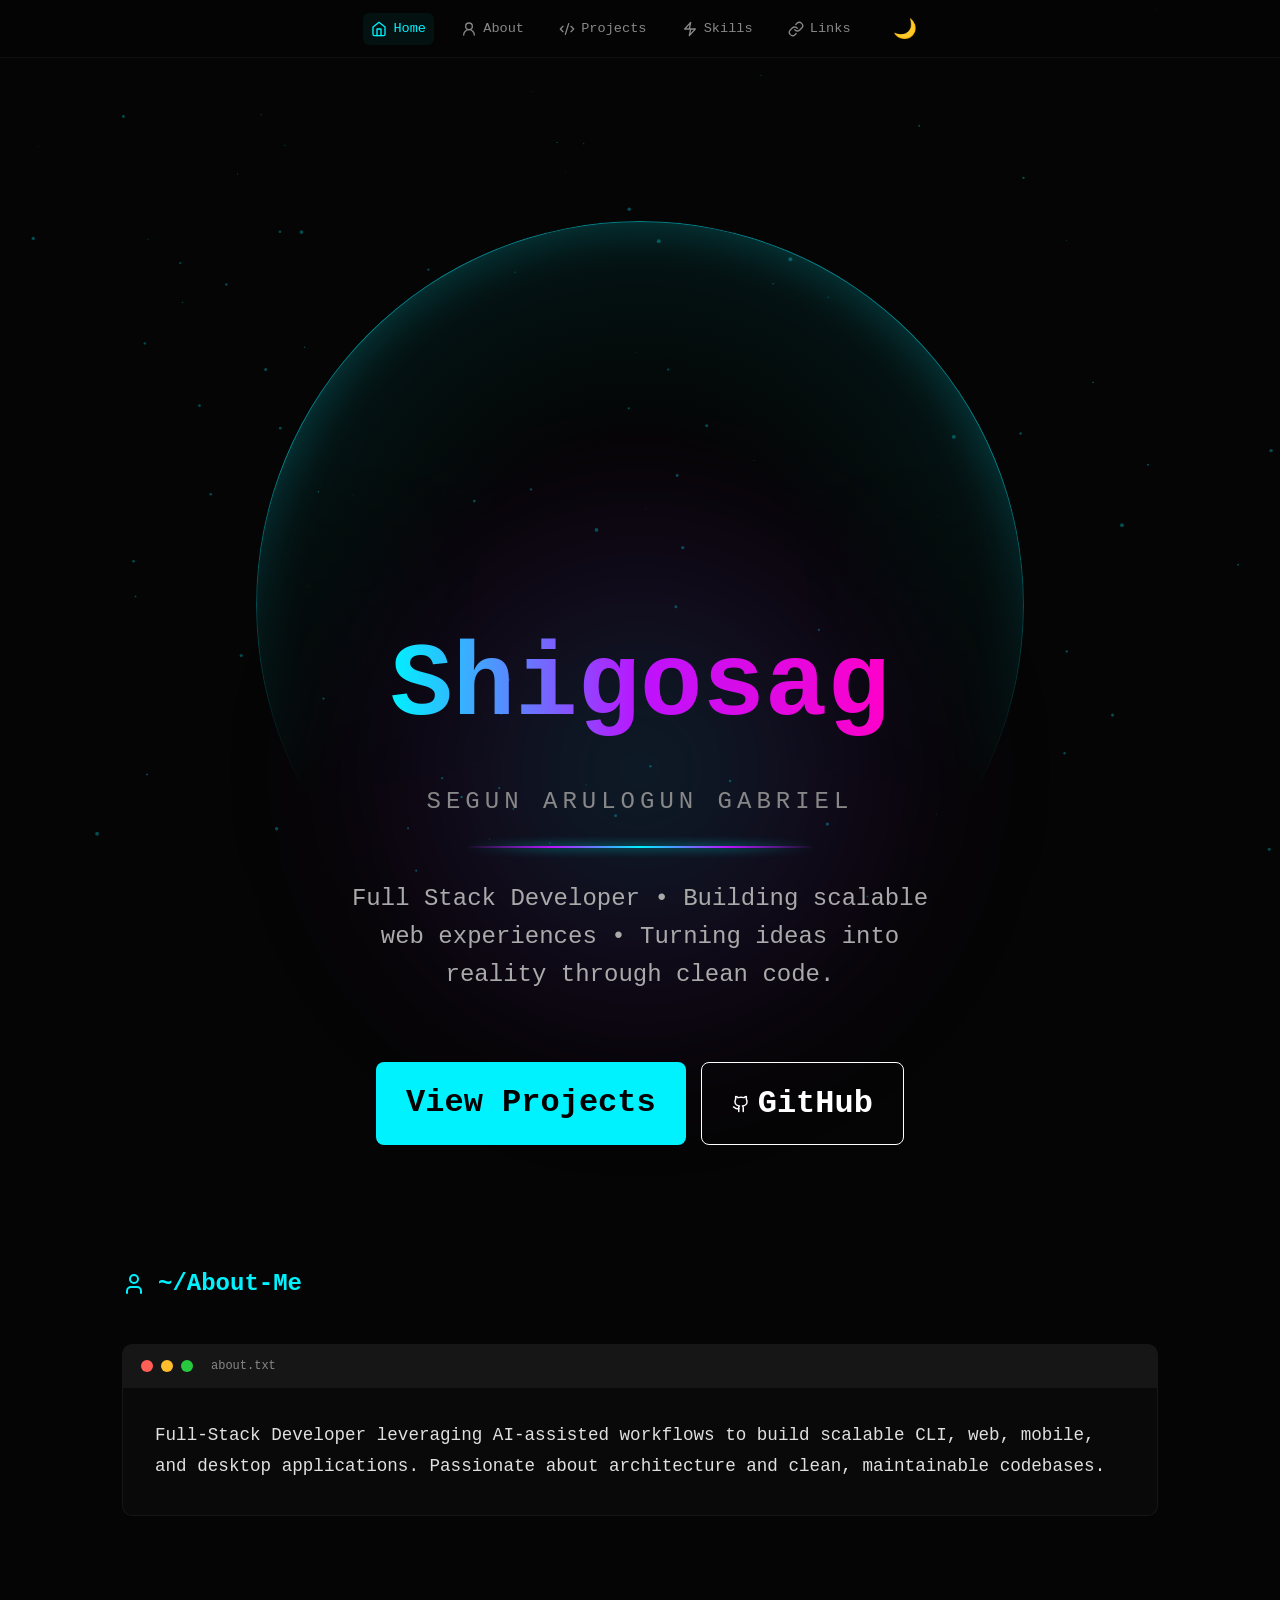
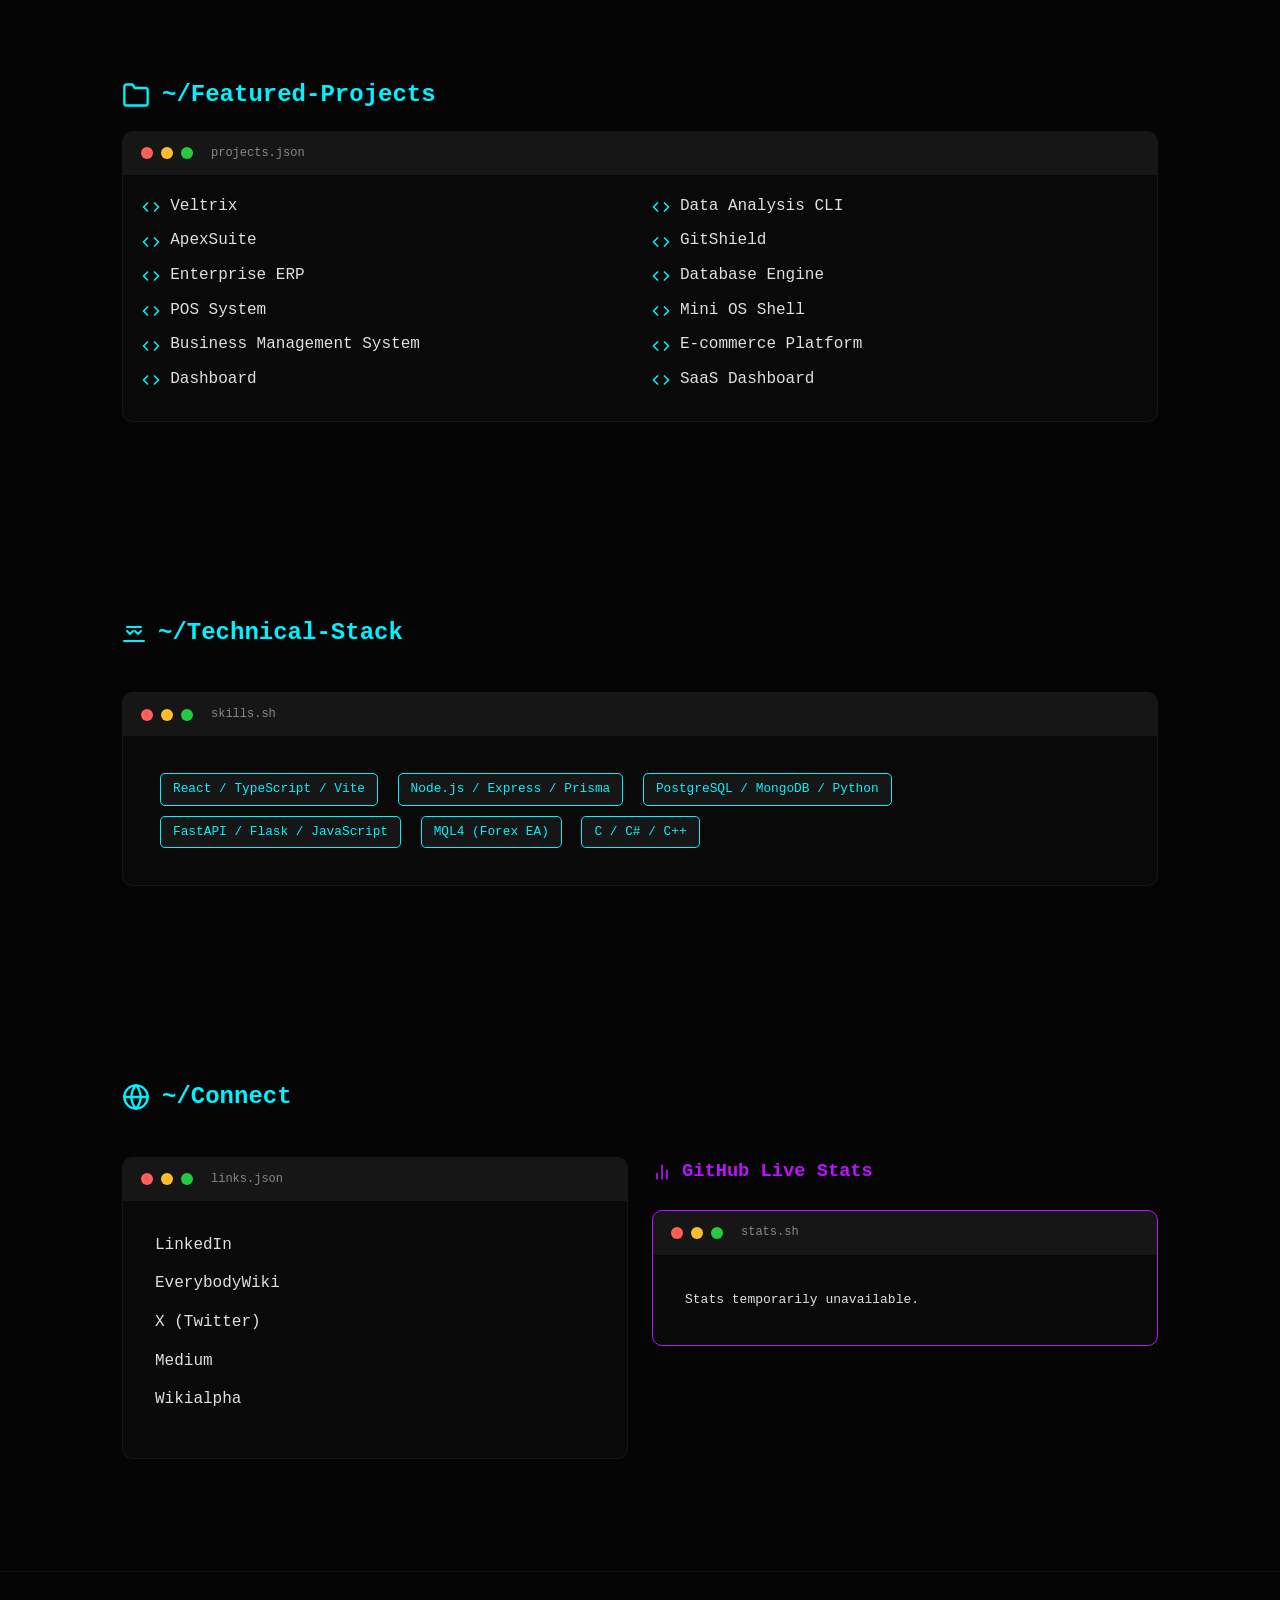
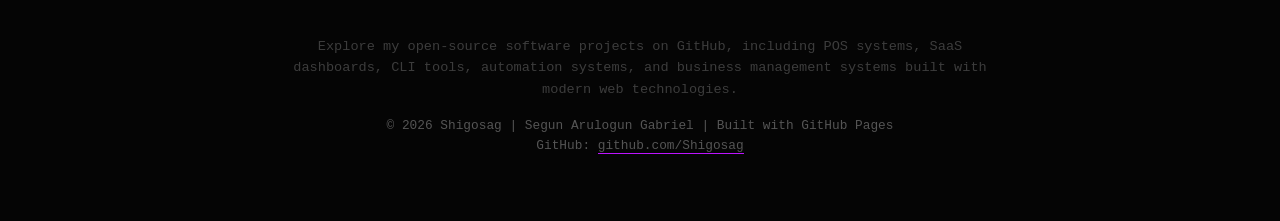
==== commit 951432ee: "Update index.html" ====
--- a/index.html
+++ b/index.html
@@ -45,7 +45,7 @@
       "https://dev.to/shigosag",
       "https://www.freecodecamp.org/shigosag",
       "https://www.instagram.com/Shigosag",
-      "https://soundcloud.com/37489",
+      "https://soundcloud.com/shigosag",
       "https://www.forexfactory.com/shigosag",
       "https://worldchess.com/profile/1047815",
       "https://www.chess.com/member/Shigosag",
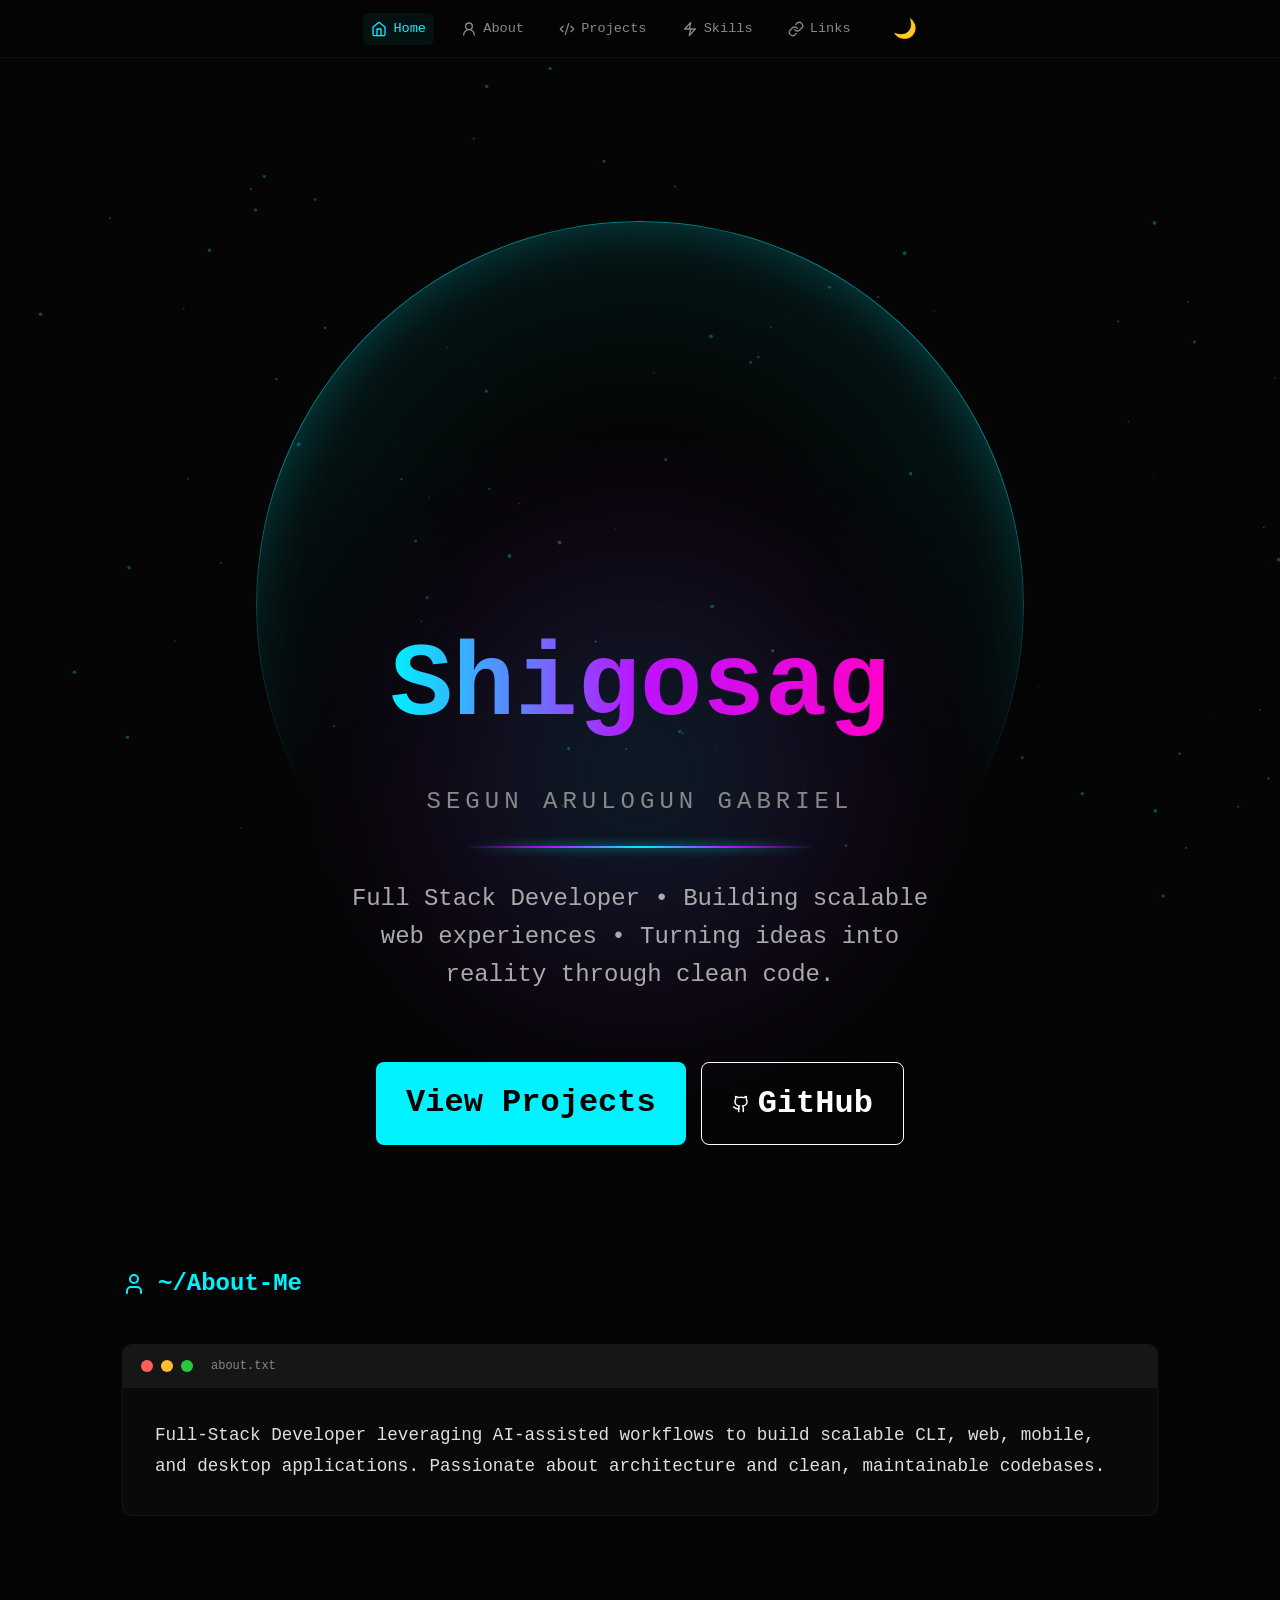
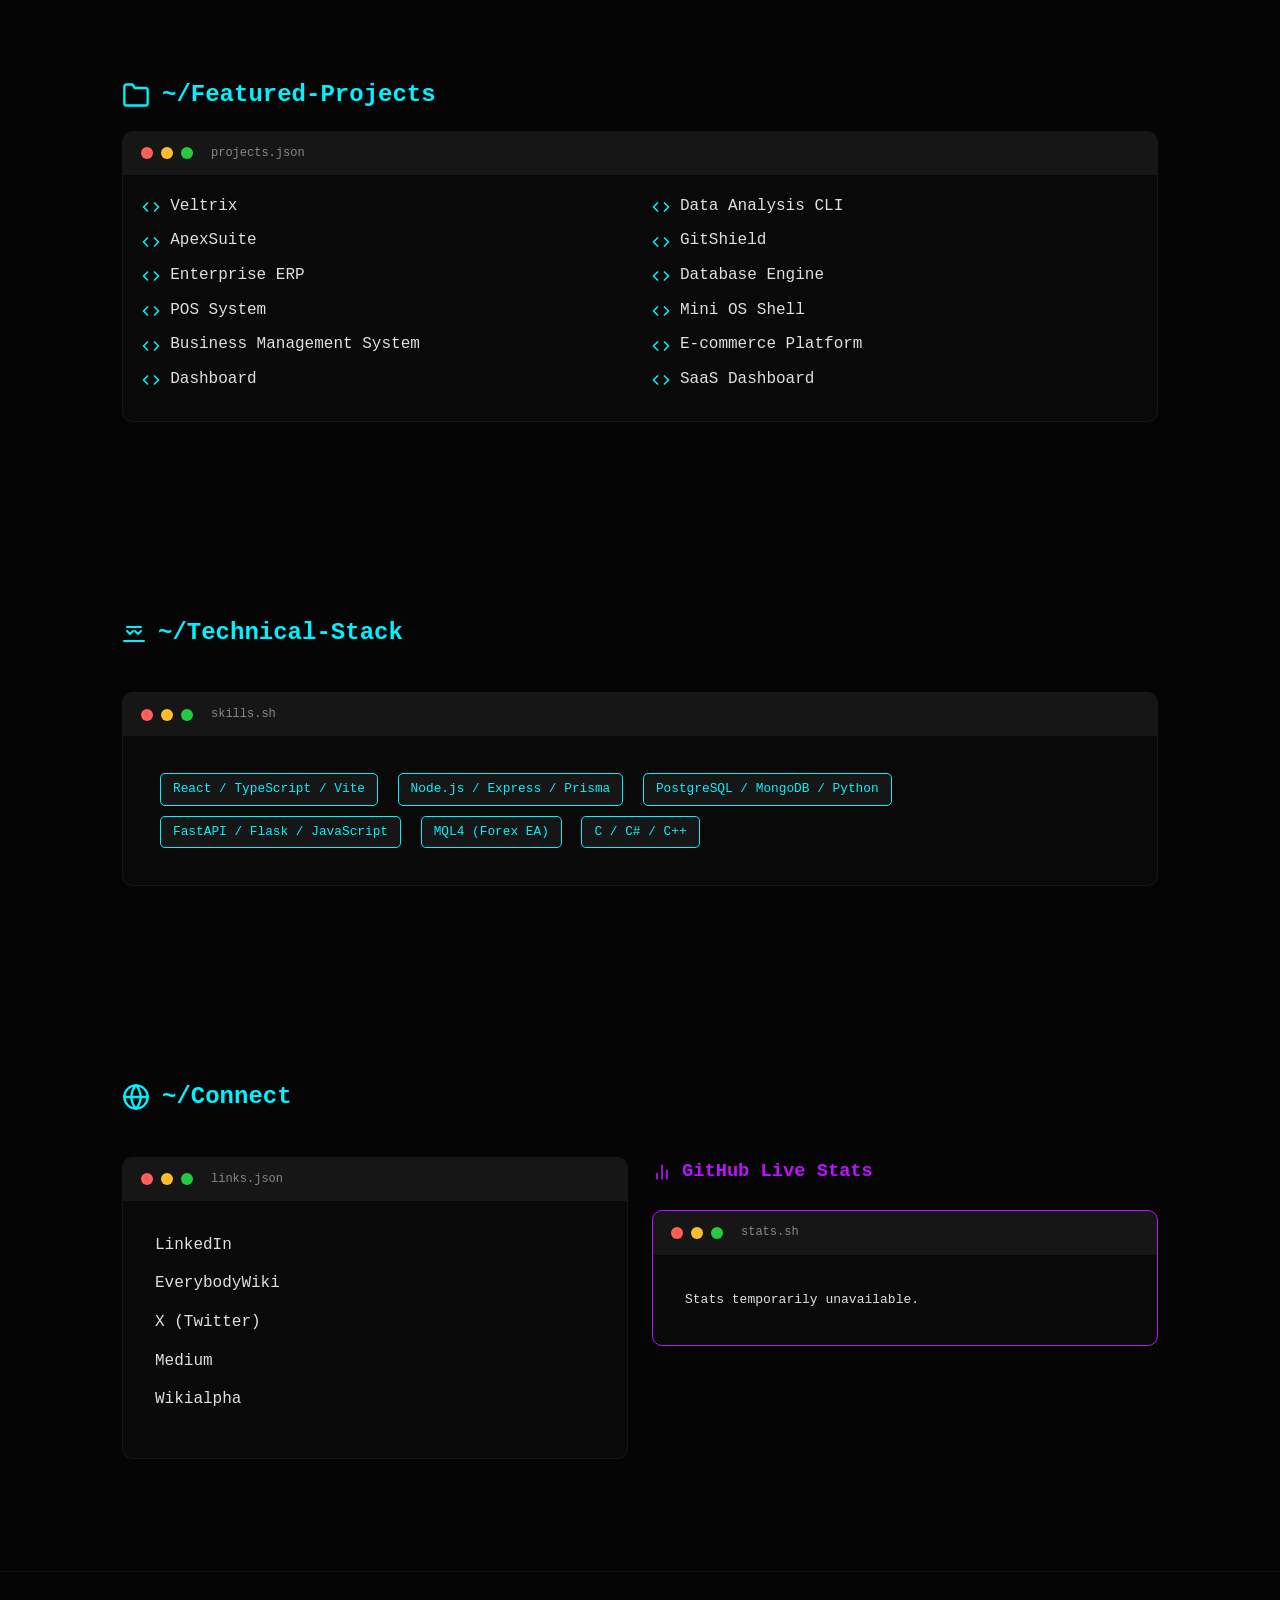
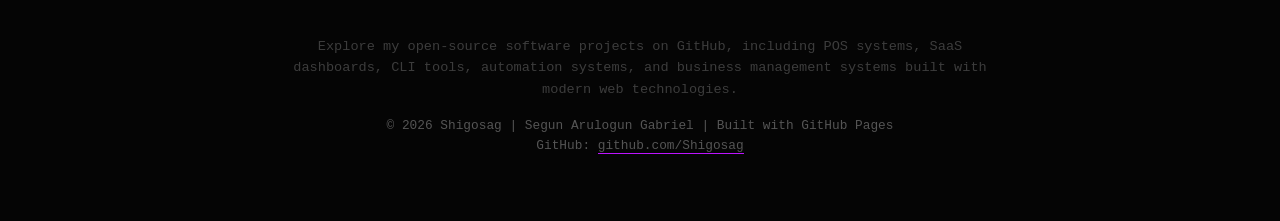
==== commit 6640dd66: "Update index.html" ====
--- a/index.html
+++ b/index.html
@@ -38,6 +38,7 @@
       "https://github.com/Shigosag",
       "https://linkedin.com/in/shigosag",
       "https://about.me/Shigosag",
+      "https://Shigosag.substack.com",
       "https://x.com/Shigosag",
       "https://medium.com/@Shigosag",
       "https://en.everybodywiki.com/Shigosag",
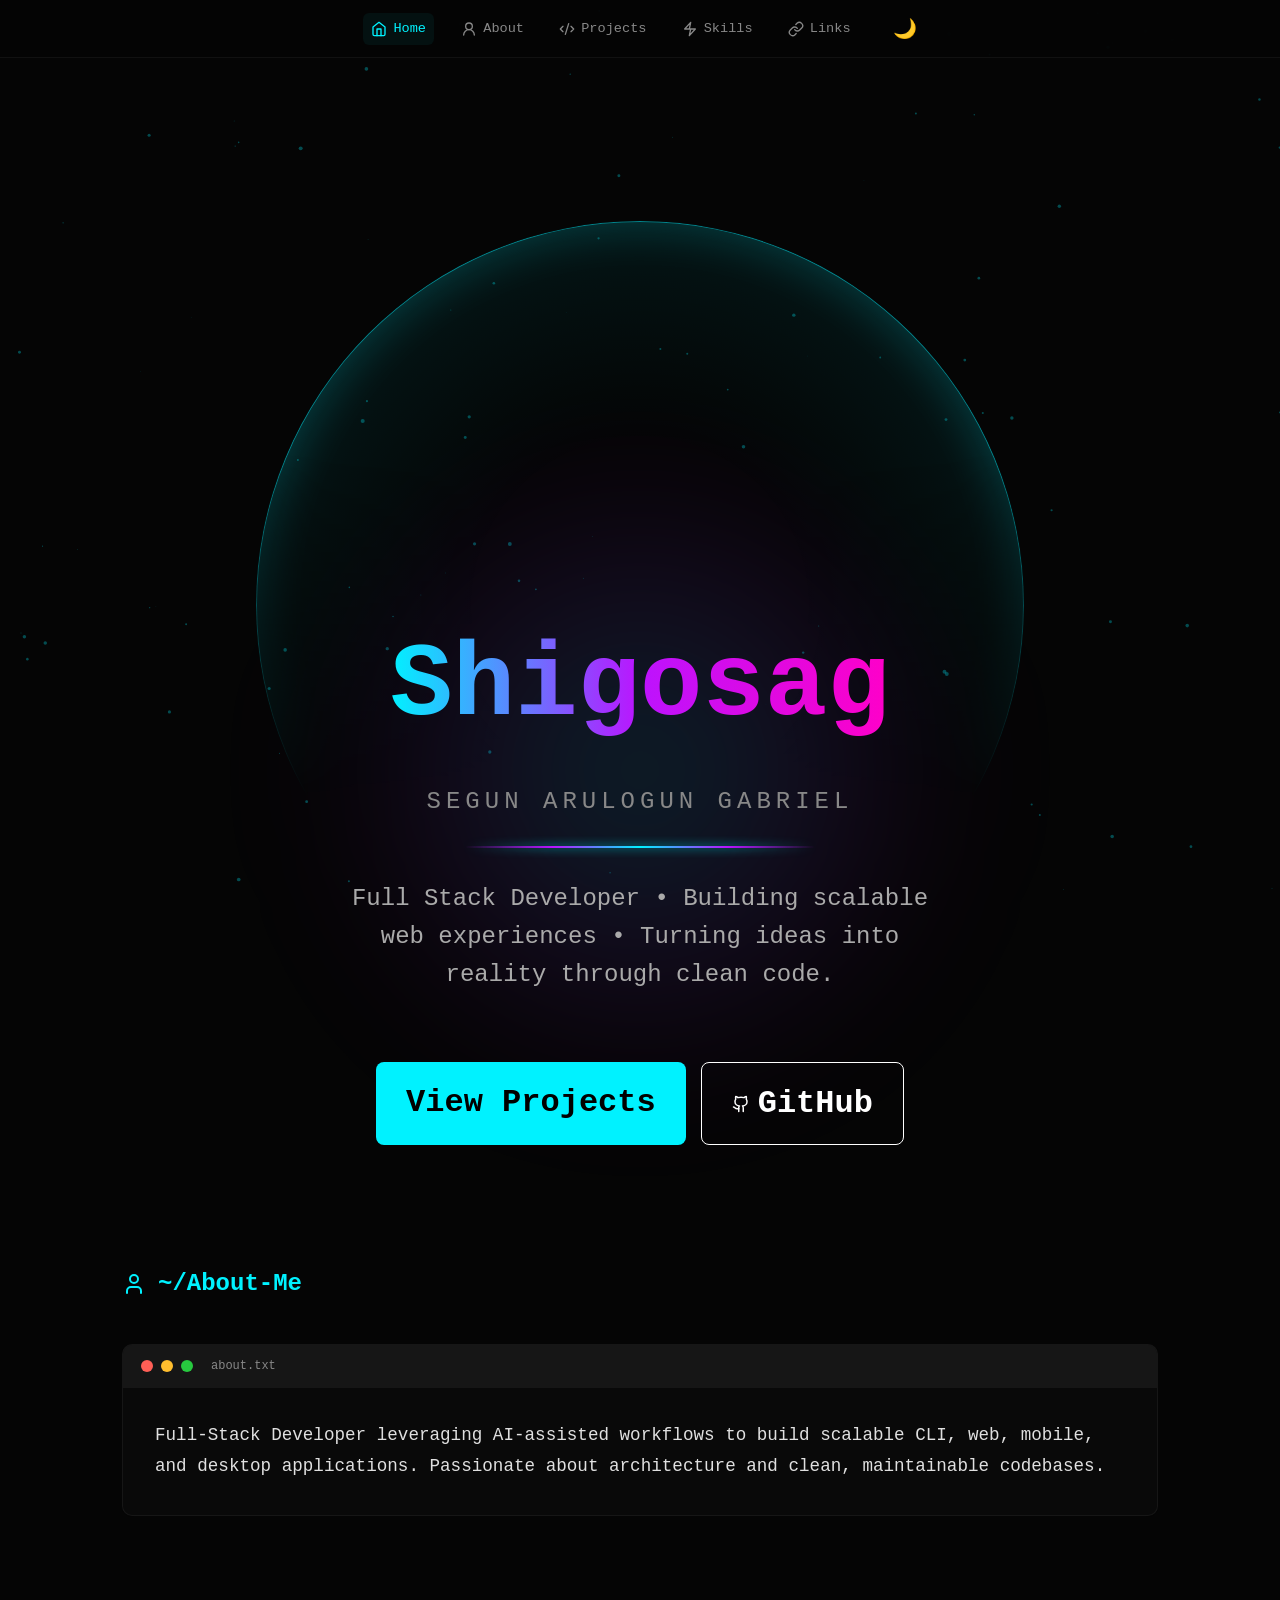
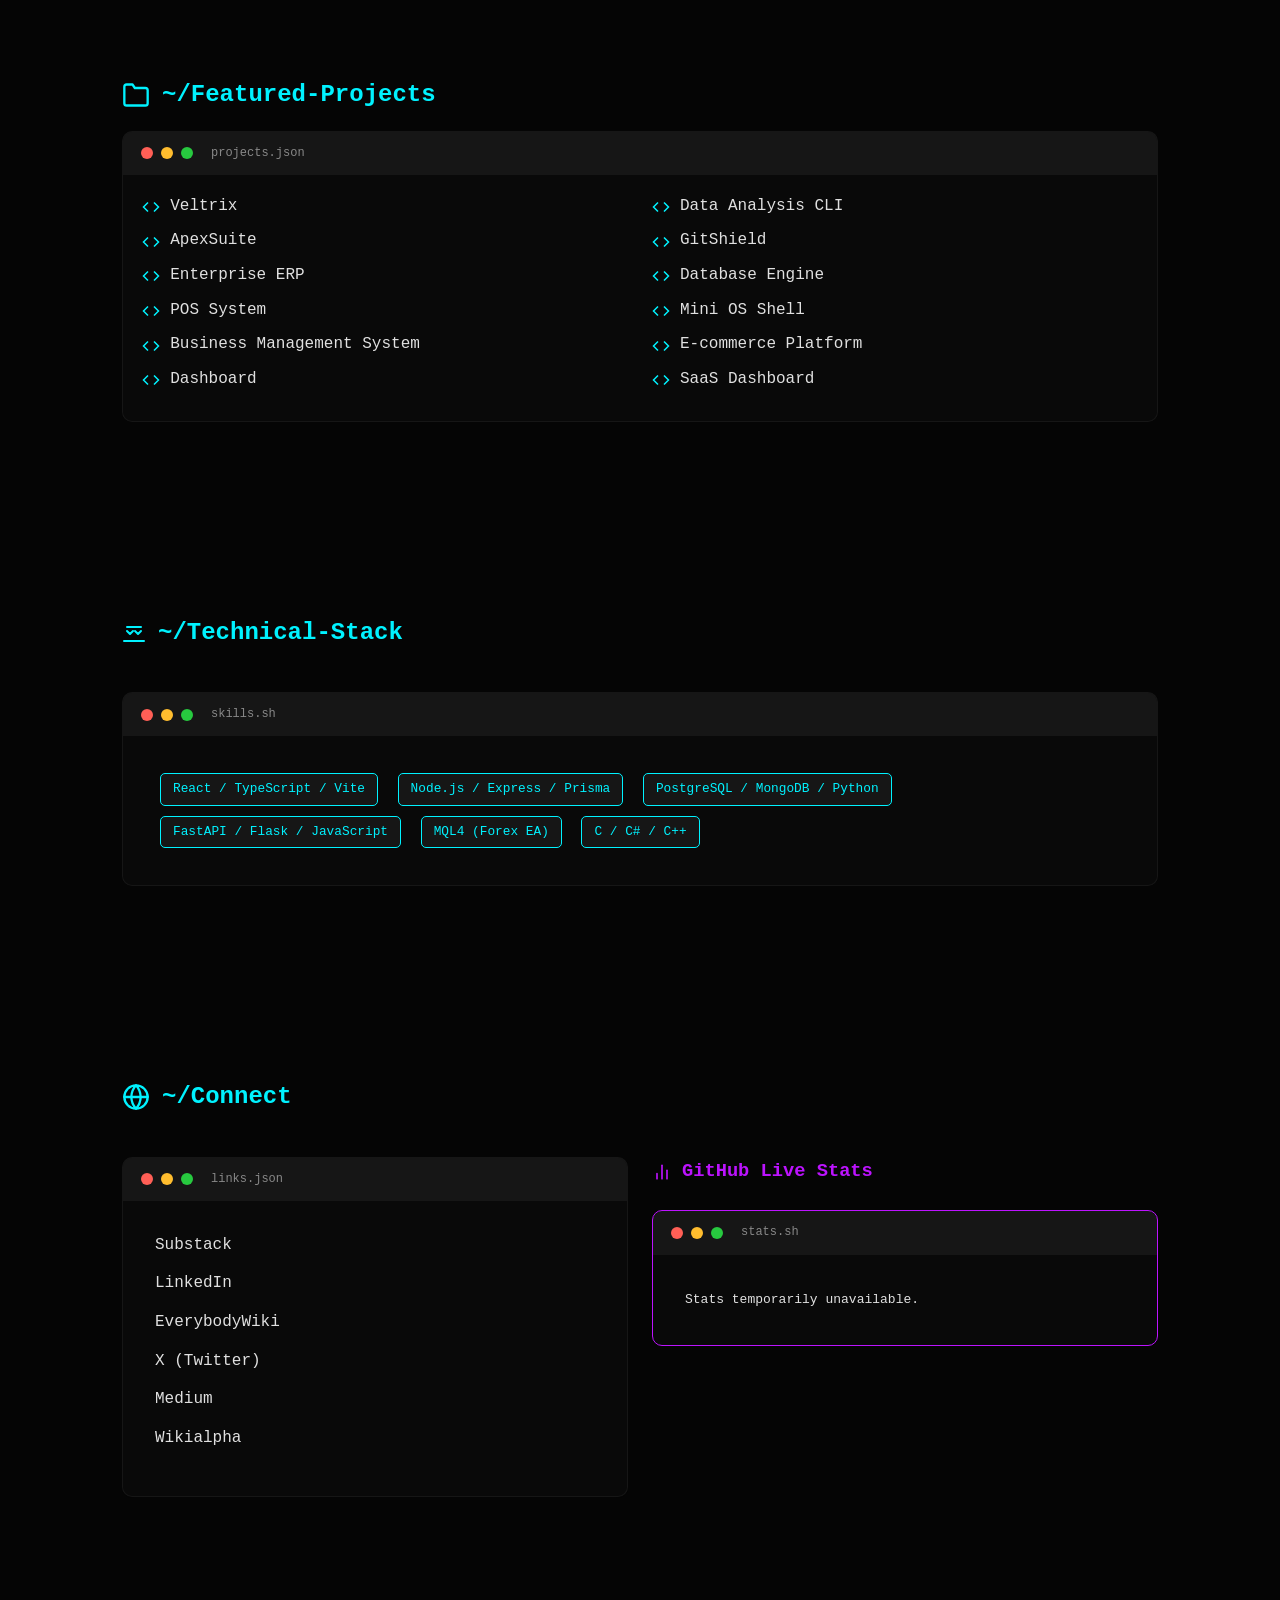
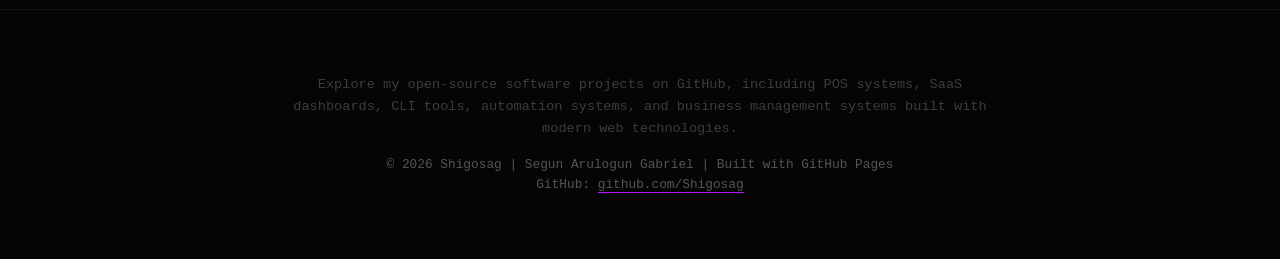
==== commit c5987060: "Update index.html" ====
--- a/index.html
+++ b/index.html
@@ -220,6 +220,7 @@
                 </div>
                 <div class="terminal-body">
                     <ul class="list-unstyled">
+                        <li><a href="https://Shigosag.substack.com" target="_blank">Substack</a></li>
                         <li><a href="https://linkedin.com/in/shigosag" target="_blank">LinkedIn</a></li>
                         <li><a href="https://en.everybodywiki.com/Shigosag" target="_blank">EverybodyWiki</a></li>
                         <li><a href="https://x.com/@Shigosag" target="_blank">X (Twitter)</a></li>
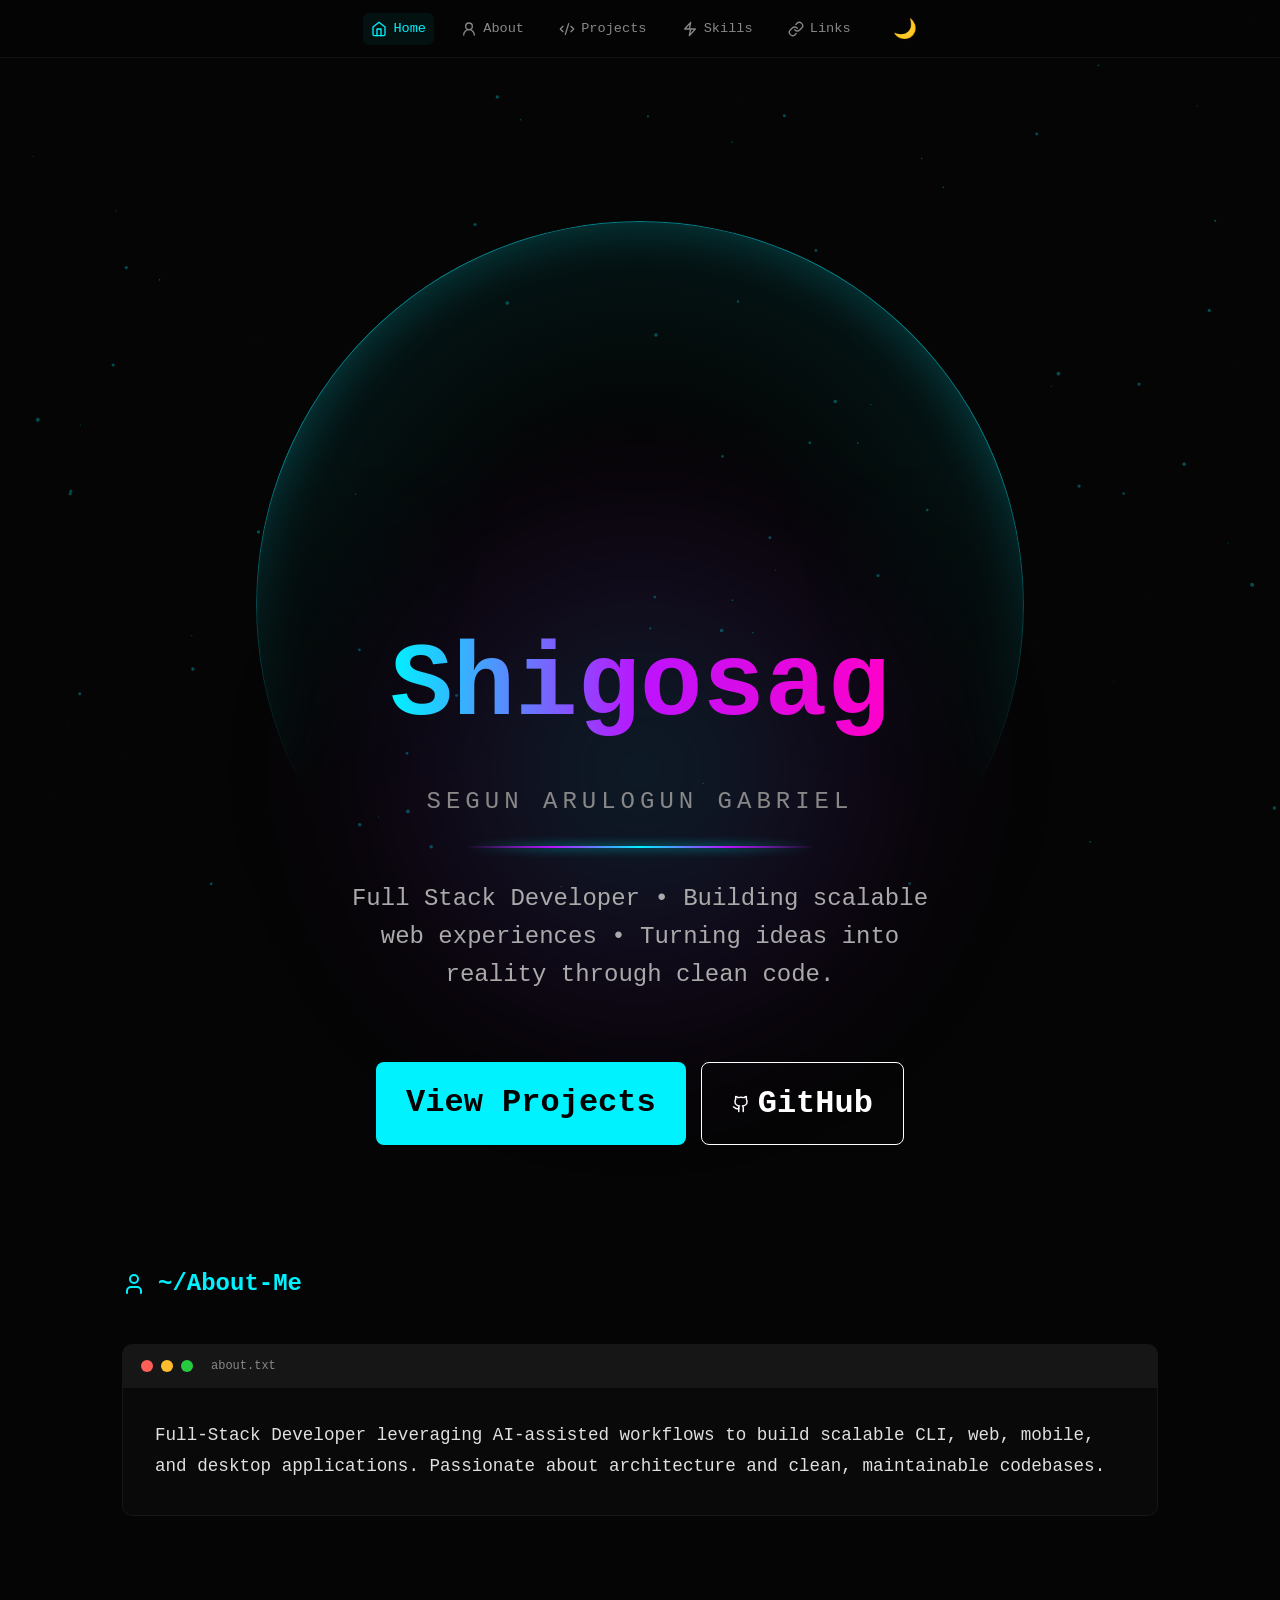
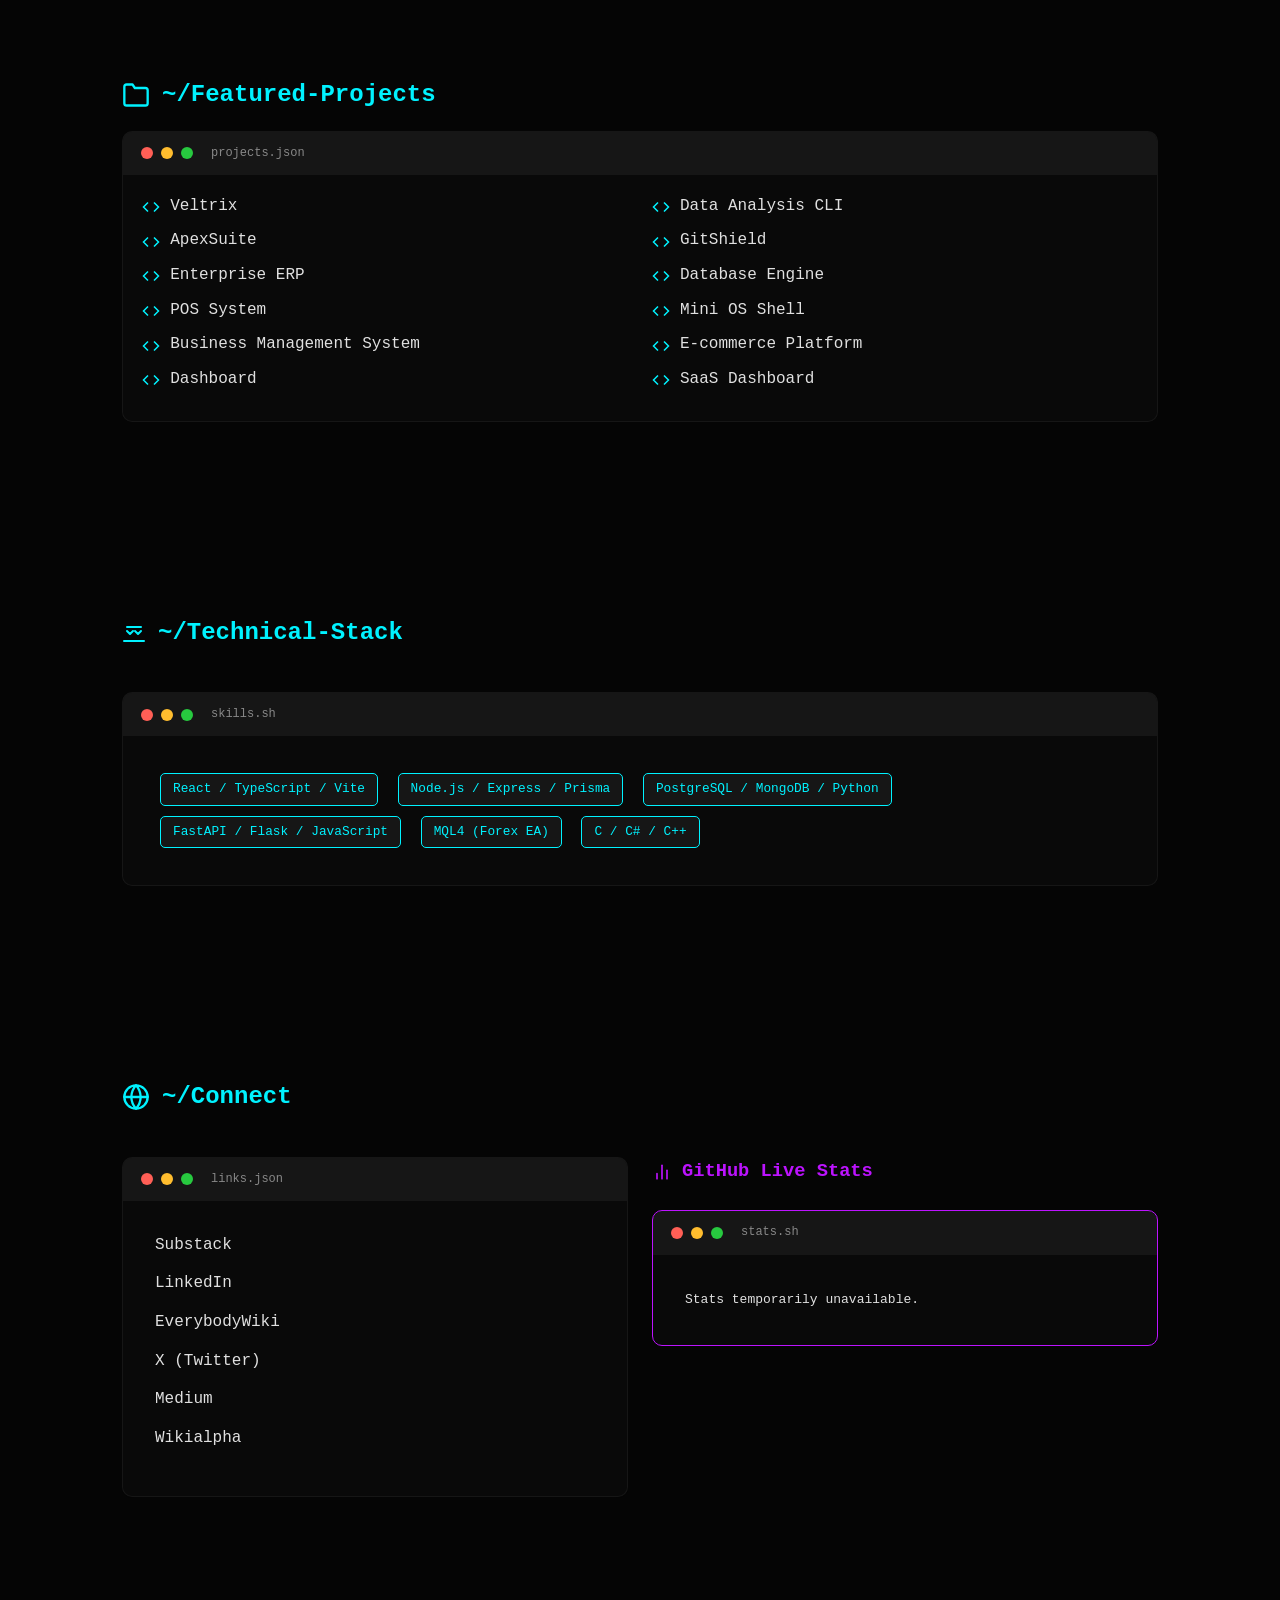
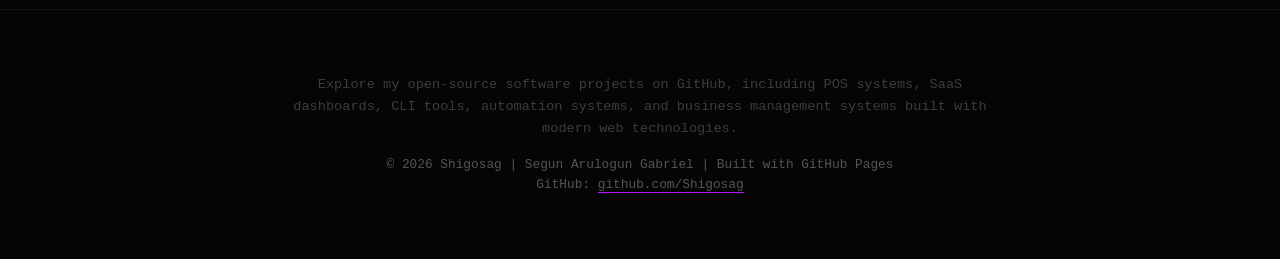
==== commit 407c7981: "Update index.html" ====
--- a/index.html
+++ b/index.html
@@ -30,7 +30,7 @@
       "Cybersecurity",
       "Penetration Testing",
       "AI-Assisted Development",
-      "Forex Trading",
+      "Former Forex Trading",
       "Civil Engineering Graduate"
     ],
     "sameAs": [
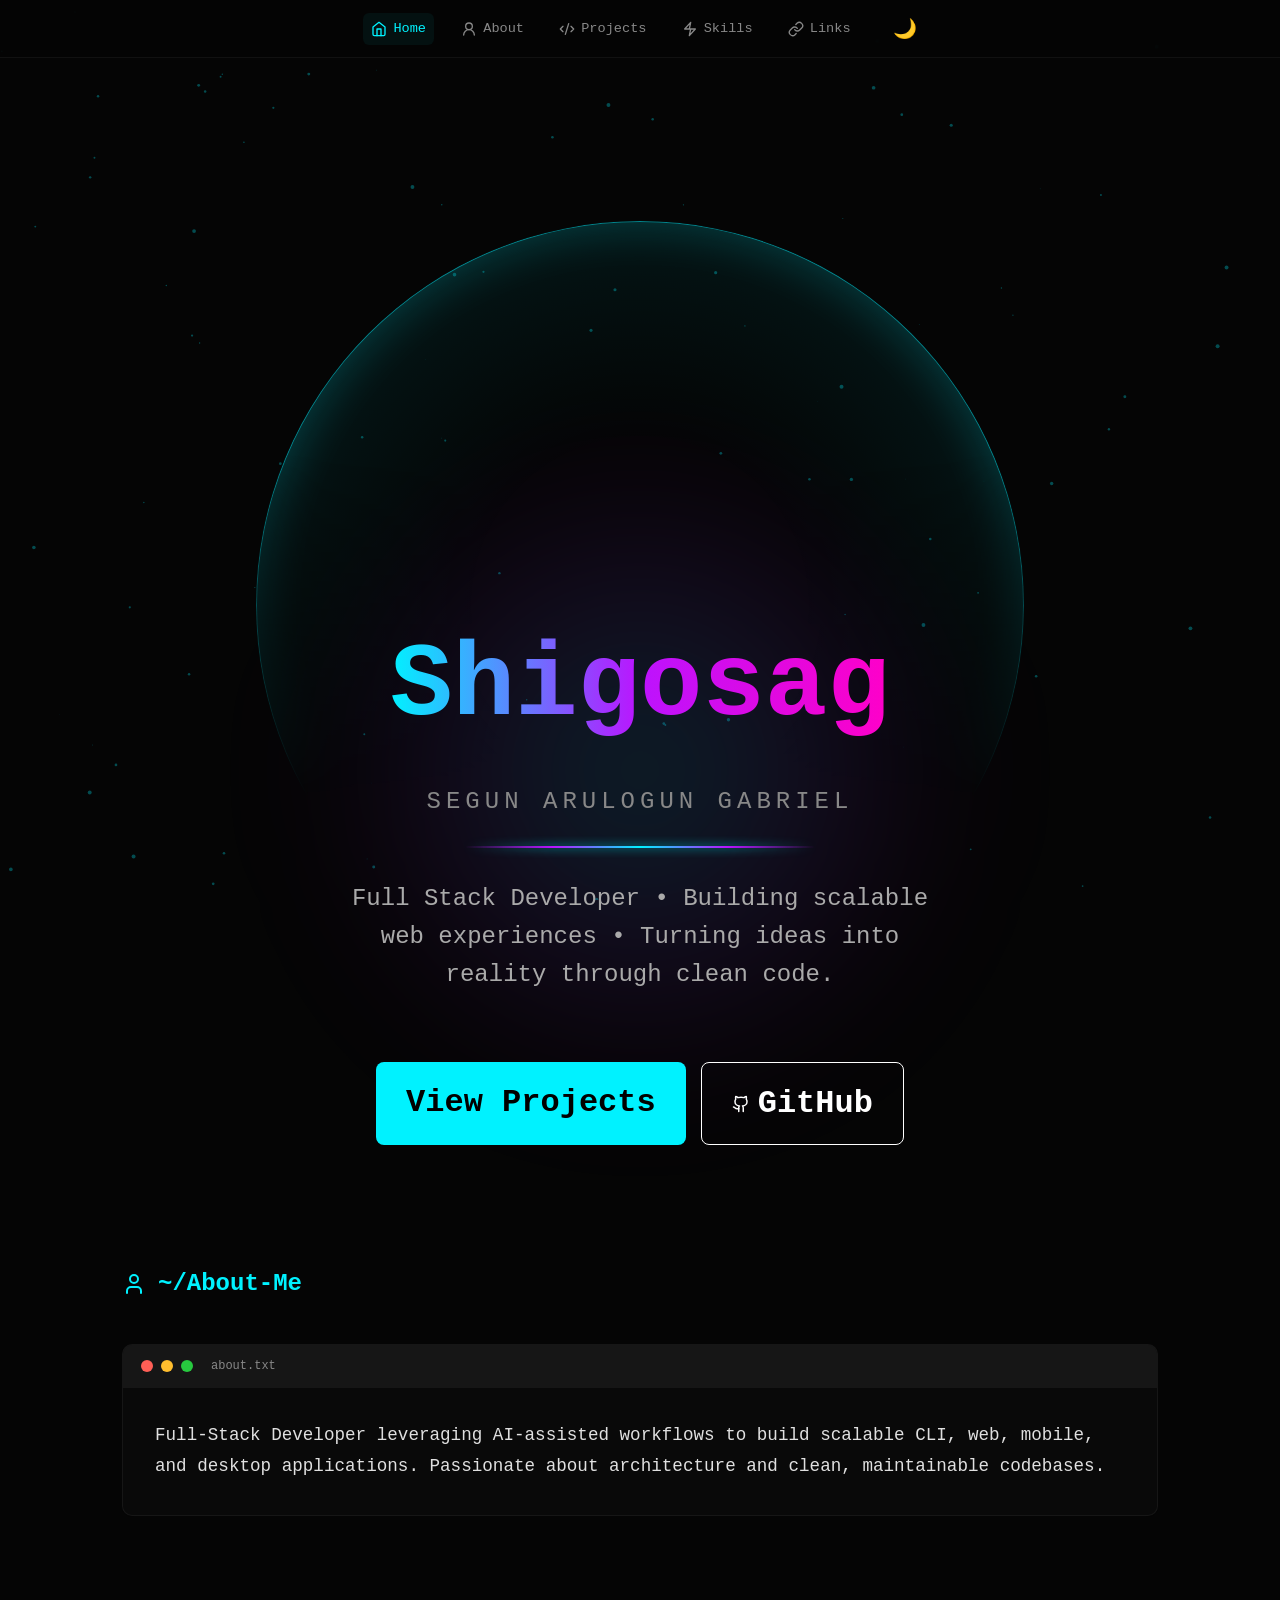
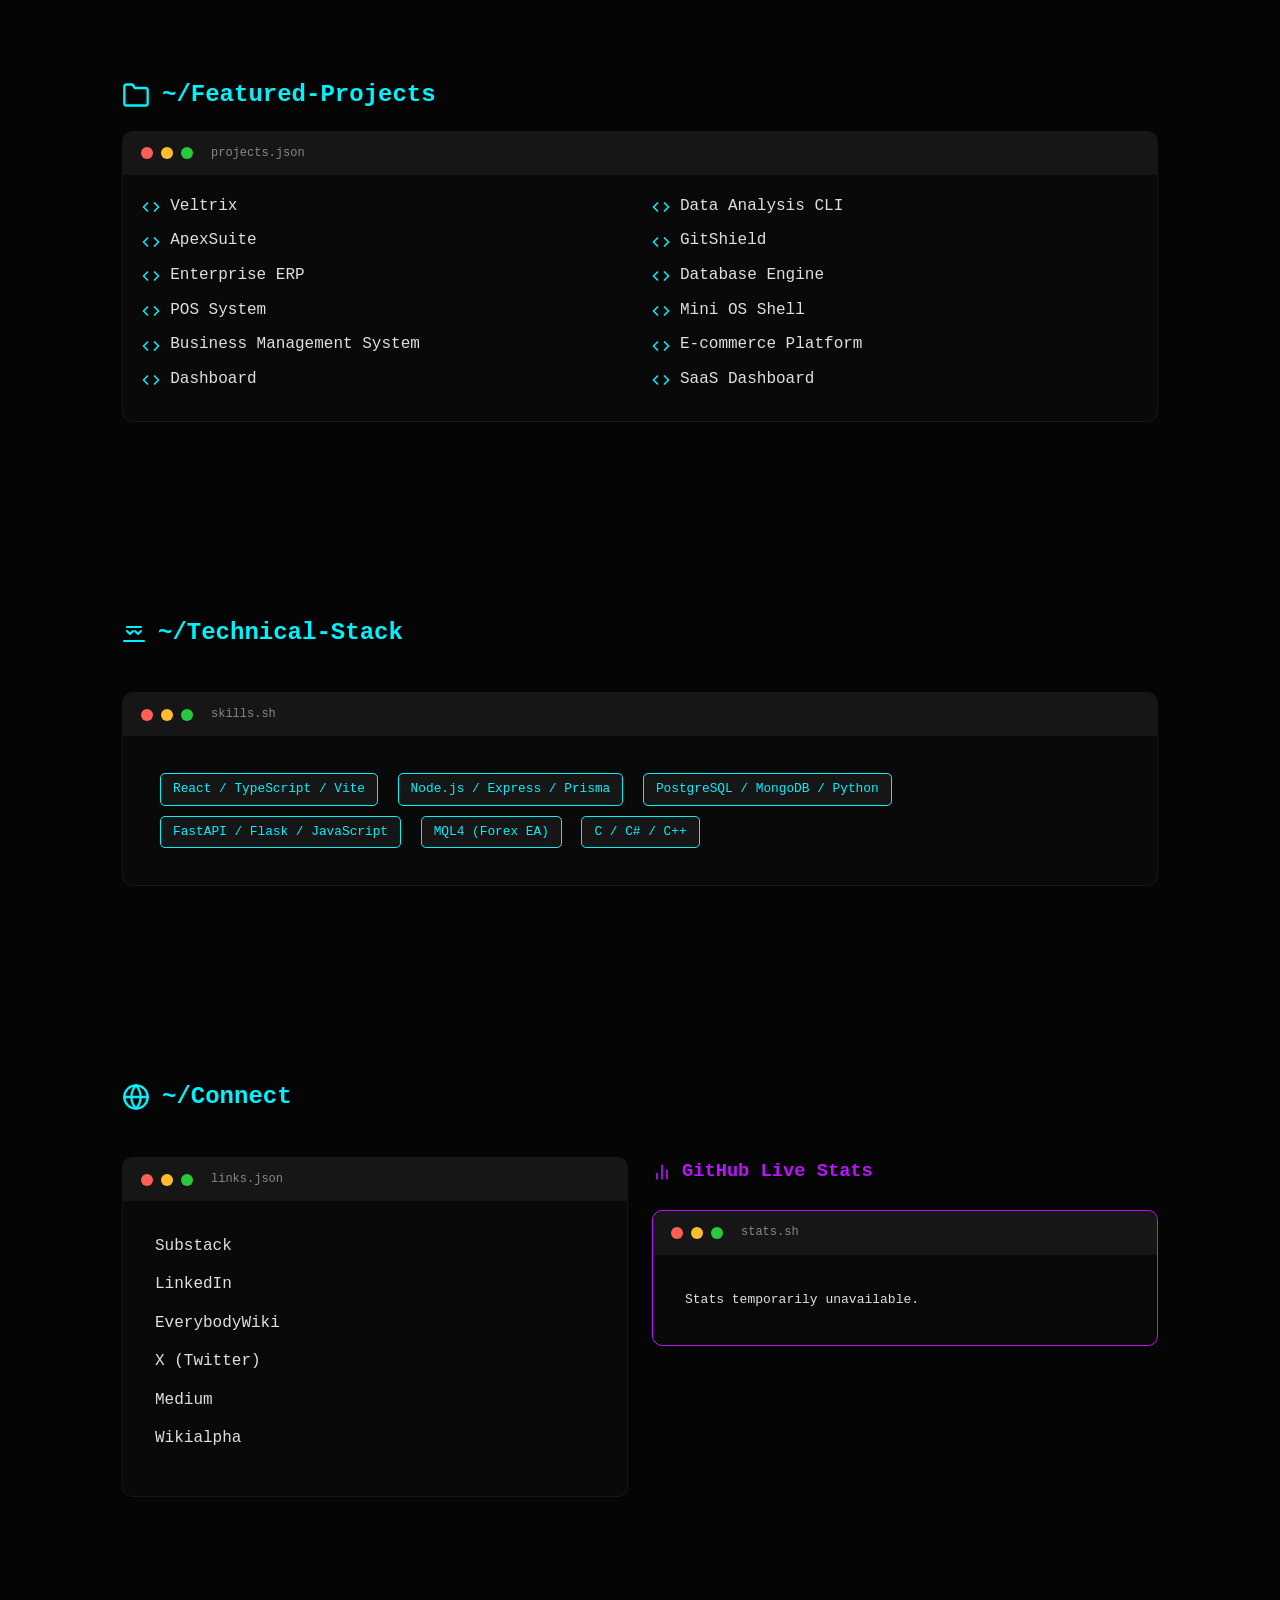
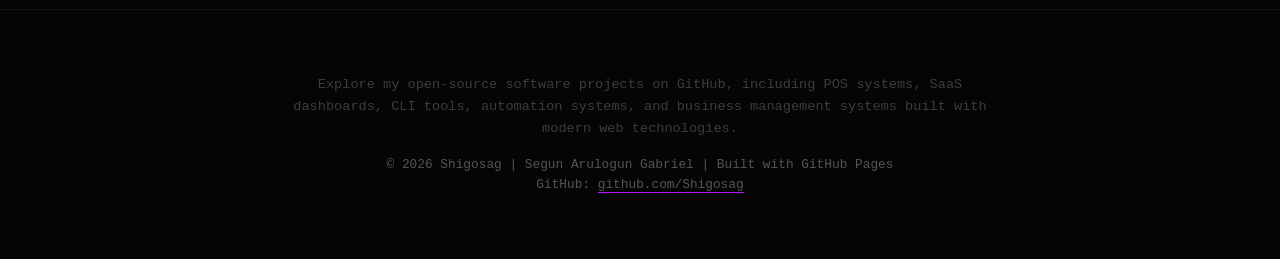
==== commit fca3274b: "Update index.html" ====
--- a/index.html
+++ b/index.html
@@ -30,7 +30,7 @@
       "Cybersecurity",
       "Penetration Testing",
       "AI-Assisted Development",
-      "Former Forex Trading",
+      "Forex Trading",
       "Civil Engineering Graduate"
     ],
     "sameAs": [
